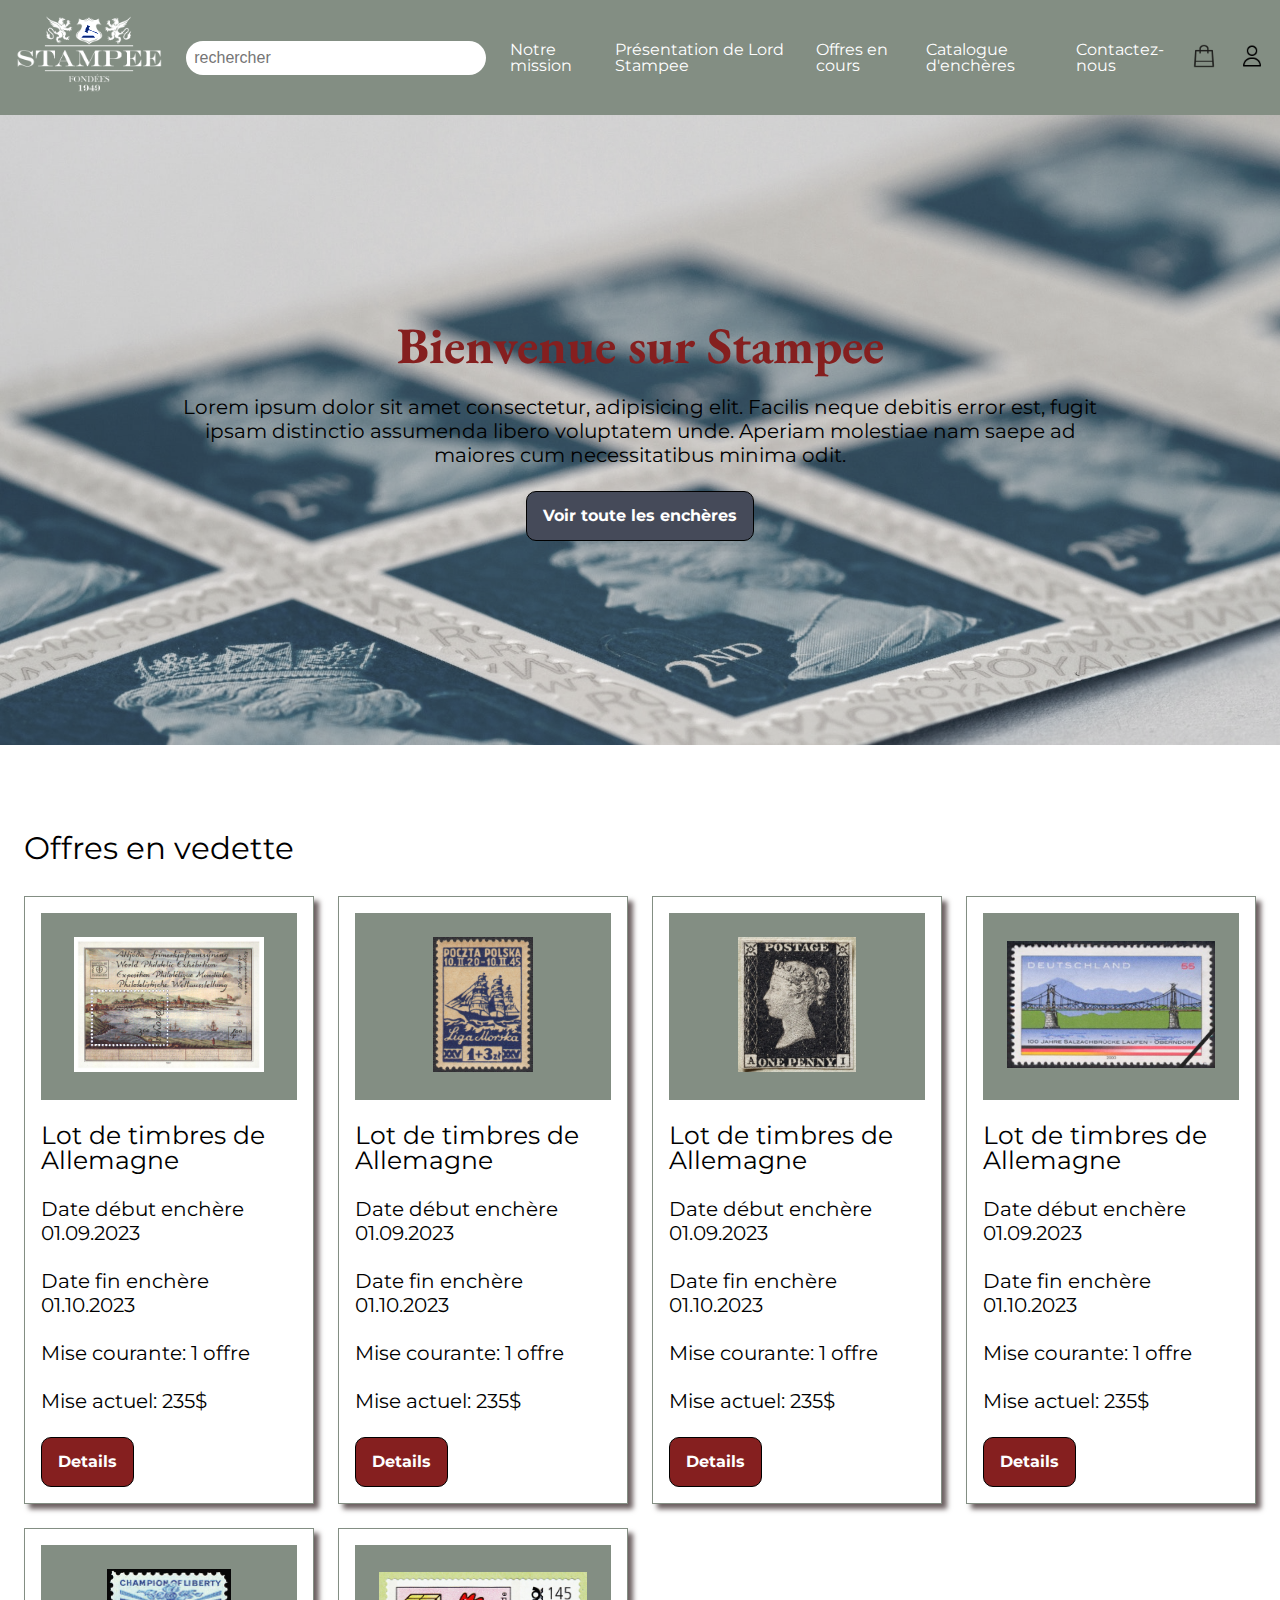
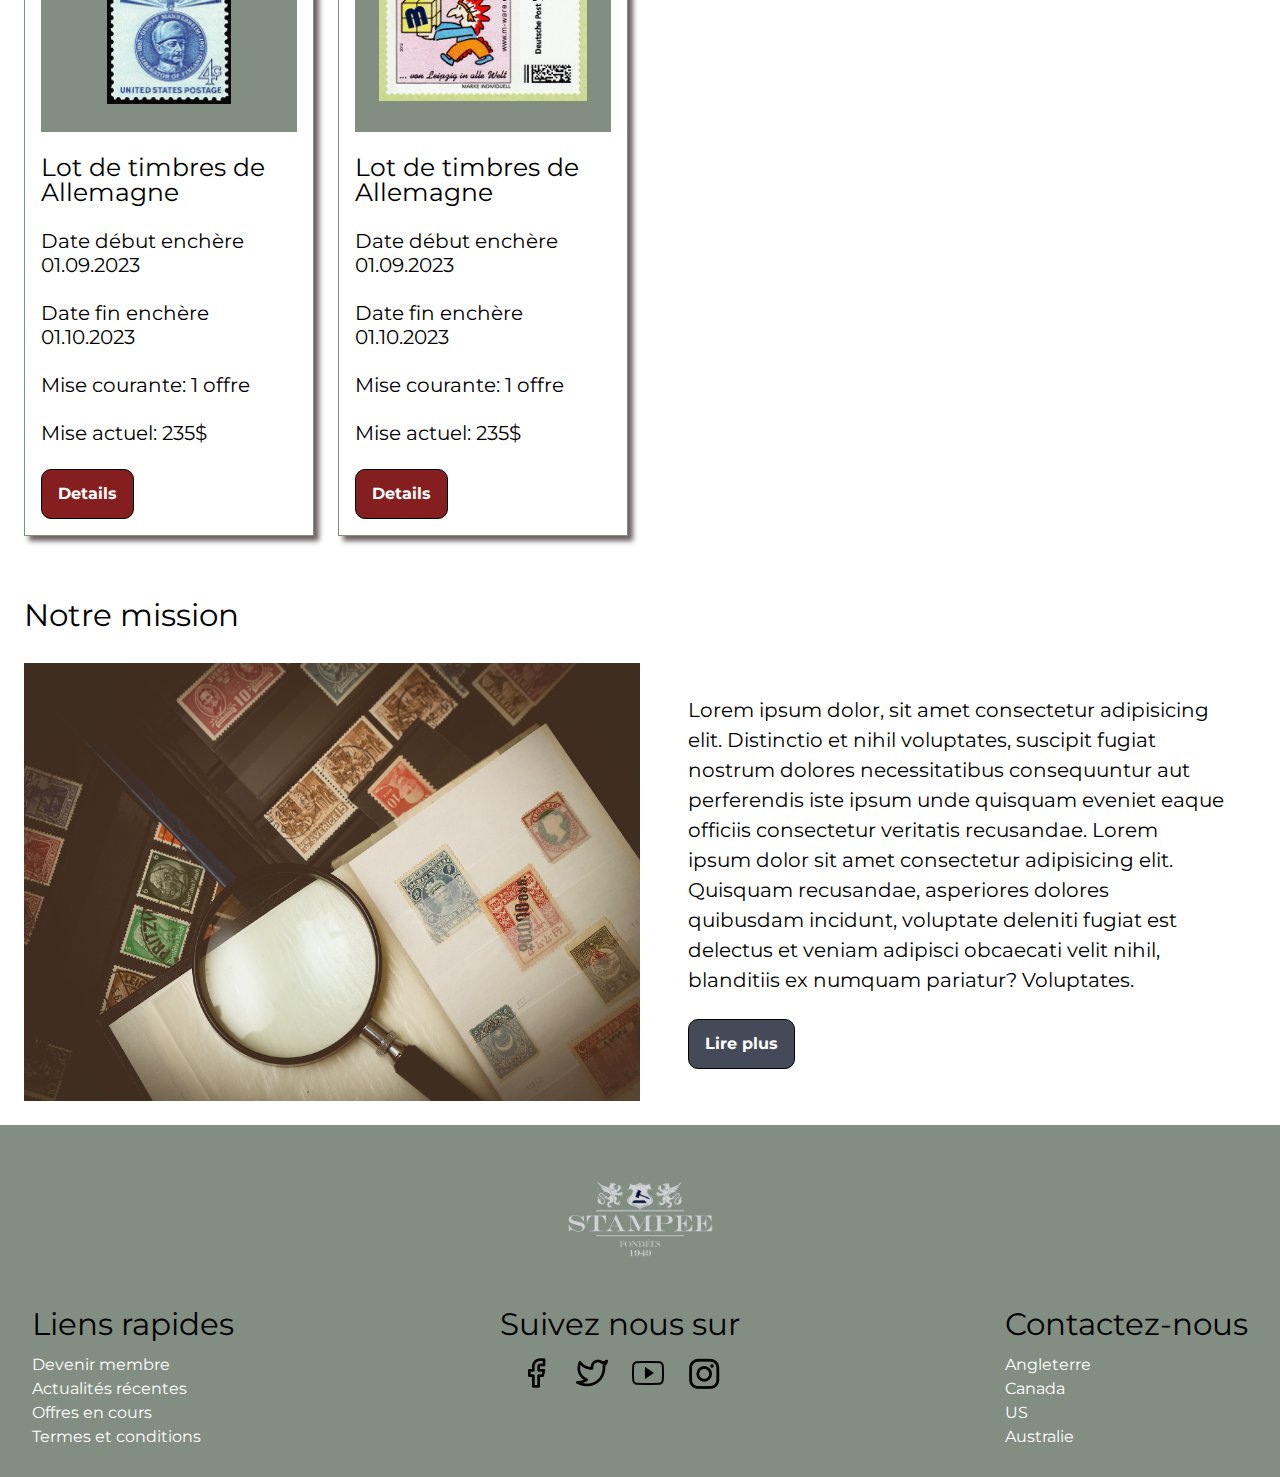
==== index.html @ e73bd31d "correction" ====
<!DOCTYPE html>
<html lang="fr">

<head>
    <meta charset="UTF-8">
    <meta name="viewport" content="width=device-width, initial-scale=1.0">
    <link rel="stylesheet" href="./assets/css/styles.css">
    <title>Stempee|Enchères</title>
</head>

<body>
    <nav id="navigation-principale">
        <header>
            <a href="index.html"><img src="./assets/img/logo/logo-1-alt.png" alt="logo" class="logo"></a>
        </header>
        <div class="champ_recherche">
            <input type="search" placeholder="rechercher">
        </div>
        <div class="liens_page">
            <a href="#">Notre mission</a>
            <a href="#">Présentation de Lord Stampee</a>
            <a href="#">Offres en cours</a>
            <a href="catalogue.html">Catalogue d'enchères</a>
            <a href="#">Contactez-nous</a>
        </div>
        <div class="utilisateur">
            <a href="#"><img src="./assets/img/logo/cart2.png" alt="panier"></a>
            <a href="#"><img src="./assets/img/logo/user.png" alt="utilisateur"></a>
        </div>
    </nav>
    <header class="entete-hero">
        <img src="./assets/img/pexels-brett-jordan-4442561.jpg" alt="image-entete">
        <div>
            <h1>Bienvenue sur Stampee</h1>
            <p>Lorem ipsum dolor sit amet consectetur, adipisicing elit. Facilis neque debitis error est, fugit ipsam
                distinctio assumenda libero voluptatem unde. Aperiam molestiae nam saepe ad maiores cum necessitatibus
                minima odit.</p>
            <a class="bouton" href="#">Voir toute les enchères</a>
        </div>
    </header>
    <main>
        <section>
            <header>
                <h2>Offres en vedette</h2>
            </header>
            <div class="grille">
                <article class="carte">
                    <picture>
                        <img src="assets/img/timbres/timbre5.jpg" alt="timbre">
                    </picture>
                    <h3>Lot de timbres de Allemagne</h3>
                    <p>Date début enchère 01.09.2023</p>
                    <p>Date fin enchère 01.10.2023</p>
                    <p>Mise courante: <strong>1 offre</strong></p>
                    <p>Mise actuel: <strong>235$</strong></p>
                    <a class="bouton-details" href="#">Details</a>
                </article>
                <article class="carte">
                    <picture>
                        <img src="assets/img/timbres/timbre10.jpeg" alt="timbre">
                    </picture>
                    <h3>Lot de timbres de Allemagne</h3>
                    <p>Date début enchère 01.09.2023</p>
                    <p>Date fin enchère 01.10.2023</p>
                    <p>Mise courante: <strong>1 offre</strong></p>
                    <p>Mise actuel: <strong>235$</strong></p>
                    <a class="bouton-details" href="#">Details</a>
                </article>
                <article class="carte">
                    <picture>
                        <img src="assets/img/timbres/timbre3.jpg" alt="timbre">
                    </picture>
                    <h3>Lot de timbres de Allemagne</h3>
                    <p>Date début enchère 01.09.2023</p>
                    <p>Date fin enchère 01.10.2023</p>
                    <p>Mise courante: <strong>1 offre</strong></p>
                    <p>Mise actuel: <strong>235$</strong></p>
                    <a class="bouton-details" href="#">Details</a>
                </article>
                <article class="carte">
                    <picture>
                        <img src="assets/img/timbres/timbre8.jpg" alt="timbre">
                    </picture>
                    <h3>Lot de timbres de Allemagne</h3>
                    <p>Date début enchère 01.09.2023</p>
                    <p>Date fin enchère 01.10.2023</p>
                    <p>Mise courante: <strong>1 offre</strong></p>
                    <p>Mise actuel: <strong>235$</strong></p>
                    <a class="bouton-details" href="#">Details</a>
                </article>
                <article class="carte">
                    <picture>
                        <img src="assets/img/timbres/timbre4.jpg" alt="timbre">
                    </picture>
                    <h3>Lot de timbres de Allemagne</h3>
                    <p>Date début enchère 01.09.2023</p>
                    <p>Date fin enchère 01.10.2023</p>
                    <p>Mise courante: <strong>1 offre</strong></p>
                    <p>Mise actuel: <strong>235$</strong></p>
                    <a class="bouton-details" href="#">Details</a>
                </article>
                <article class="carte">
                    <picture>
                        <img src="assets/img/timbres/timbre7.jpg" alt="timbre">
                    </picture>
                    <h3>Lot de timbres de Allemagne</h3>
                    <p>Date début enchère 01.09.2023</p>
                    <p>Date fin enchère 01.10.2023</p>
                    <p>Mise courante: <strong>1 offre</strong></p>
                    <p>Mise actuel: <strong>235$</strong></p>
                    <a class="bouton-details" href="#">Details</a>
                </article>
                </div>
        </section>
        <section>
            <header>
                <h2>Notre mission</h2>
            </header>
            <div class="mission">
                <img src="assets/img/pexels-pixabay-248993.jpg" alt="image_mission">
                <article>
                    <p>Lorem ipsum dolor, sit amet consectetur adipisicing elit. Distinctio et nihil voluptates,
                        suscipit fugiat nostrum dolores necessitatibus consequuntur aut perferendis iste ipsum unde
                        quisquam eveniet eaque officiis consectetur veritatis recusandae. Lorem ipsum dolor sit amet
                        consectetur adipisicing elit. Quisquam recusandae, asperiores dolores quibusdam incidunt,
                        voluptate deleniti fugiat est delectus et veniam adipisci obcaecati velit nihil, blanditiis ex
                        numquam pariatur? Voluptates.</p>
                    <div><a href="#" class="bouton">Lire plus</a></div>
                </article>
            </div>
        </section>
    </main>
    <footer>
        <div class="logo-stampee">
            <img src="assets/img/logo/logo-1-alt.png" alt="logo">
        </div>
        <section>
            <article class="liens-rapide">
                <h2>Liens rapides</h2>
                <div class="block">
                    <a href="#">Devenir membre</a>
                    <a href="#">Actualités récentes</a>
                    <a href="#">Offres en cours</a>
                    <a href="#">Termes et conditions</a>
                </div>
            </article>
            <article class="social">
                <h2>Suivez nous sur</h2>
                <div class="block">
                    <a href="#"><img src="./assets/img/logo/8666797_facebook_social_icon.png" alt="icon-facebook"></a>
                    <a href="#"><img src="./assets/img/logo/8666812_twitter_social_icon.png" alt="icon-twitter"></a>
                    <a href="#"><img src="./assets/img/logo/211928_social_youtube_icon.png" alt="icon-youtube"></a>
                    <a href="#"><img src="./assets/img/logo/4747498_instagram_social.png" alt="icon-instagram"></a>
                </div>
            </article>
            <article class="contact">
                <h2>Contactez-nous</h2>
                <div class="block">
                    <a href="#">Angleterre</a>
                    <a href="#">Canada</a>
                    <a href="#">US</a>
                    <a href="#">Australie</a>
                </div>
            </article>
        </section>
    </footer>
</body>

</html>
---- assets/css/styles.css ----
@import url(reset/reset.css);
@import url(variables/colors.css);
@import url(variables/spacing.css);
@import url(variables/typographie.css);
@import url(base/typographie.css);
@import url(base/composition.css);
@import url(components/navigation.css);
@import url(components/entete-hero.css);
@import url(components/bouton.css);
@import url(components/grille.css);
@import url(components/mission.css);
@import url(components/footer.css);
@import url(components/catalogue.css);
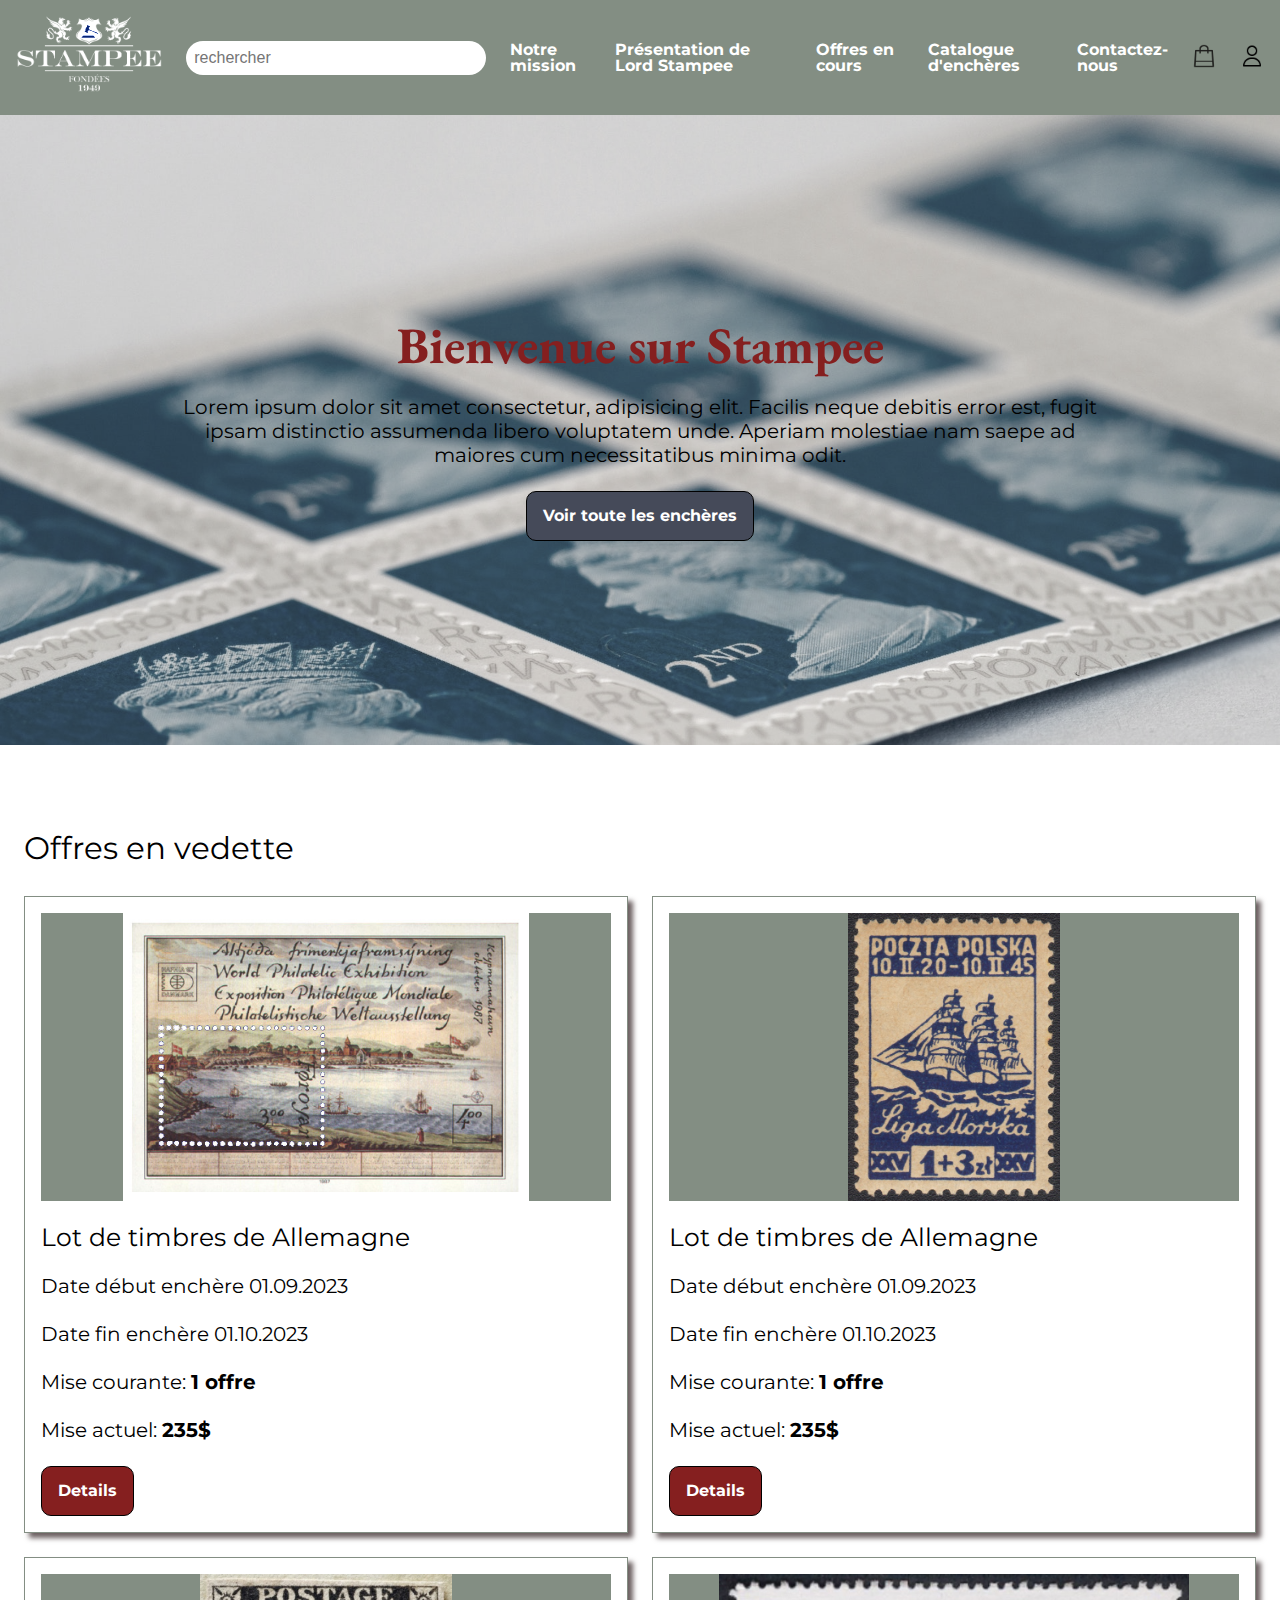
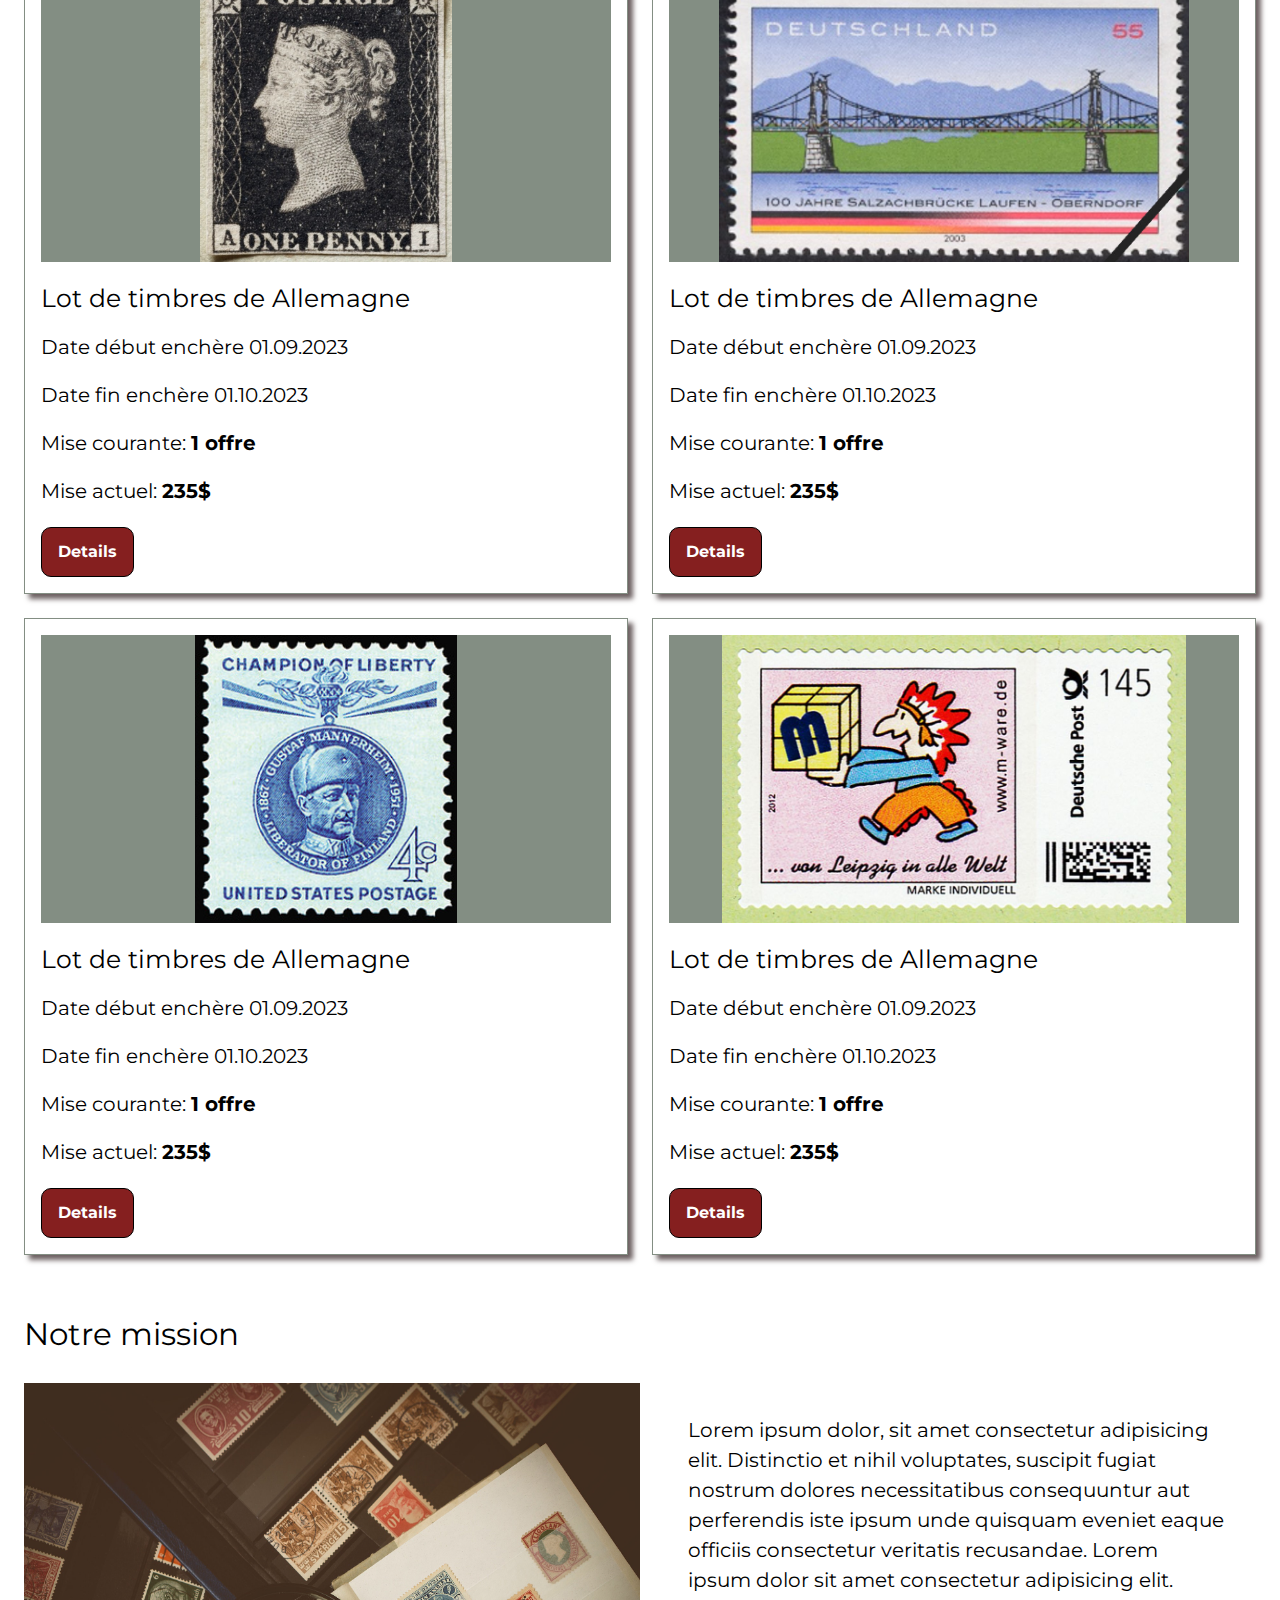
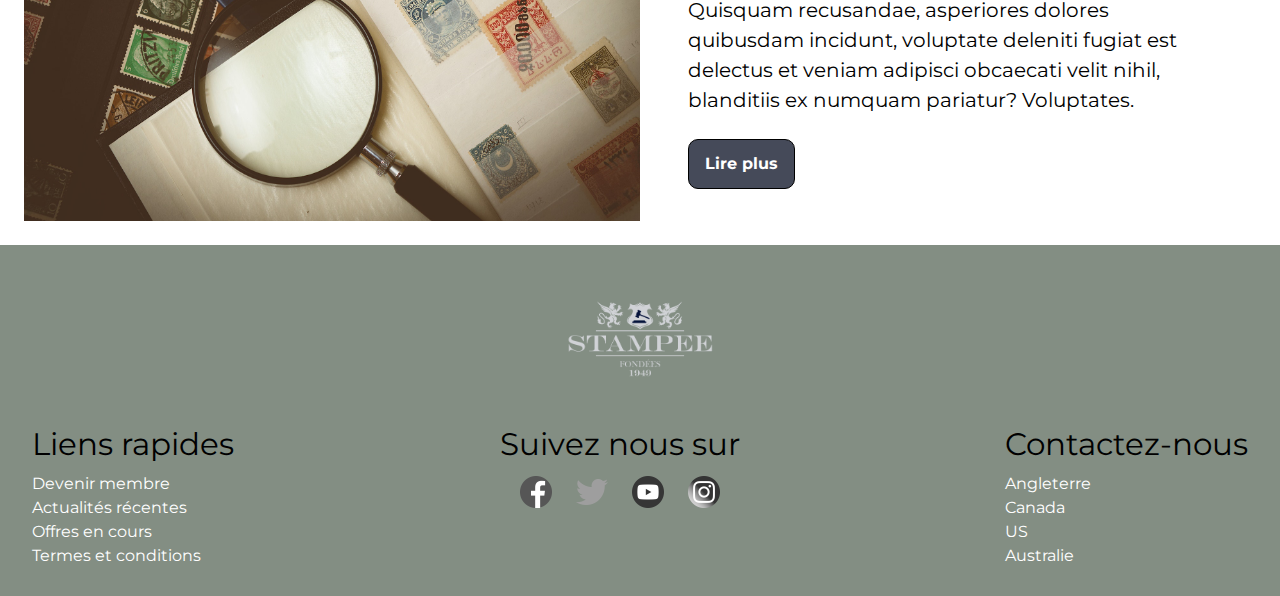
==== commit 21743ec4: "Bouton social" ====
--- a/index.html
+++ b/index.html
@@ -147,10 +147,10 @@
             <article class="social">
                 <h2>Suivez nous sur</h2>
                 <div class="block">
-                    <a href="#"><img src="./assets/img/logo/8666797_facebook_social_icon.png" alt="icon-facebook"></a>
-                    <a href="#"><img src="./assets/img/logo/8666812_twitter_social_icon.png" alt="icon-twitter"></a>
-                    <a href="#"><img src="./assets/img/logo/211928_social_youtube_icon.png" alt="icon-youtube"></a>
-                    <a href="#"><img src="./assets/img/logo/4747498_instagram_social.png" alt="icon-instagram"></a>
+                    <a href="#"><img src="./assets/img/logo/social/facebook_logo.png" alt="icon-facebook"></a>
+                    <a href="#"><img src="./assets/img/logo/social/twitter_icon.png" alt="icon-twitter"></a>
+                    <a href="#"><img src="./assets/img/logo/social/youtube_logo.png" alt="icon-youtube"></a>
+                    <a href="#"><img src="./assets/img/logo/social/instagram_logo.png" alt="icon-instagram"></a>
                 </div>
             </article>
             <article class="contact">
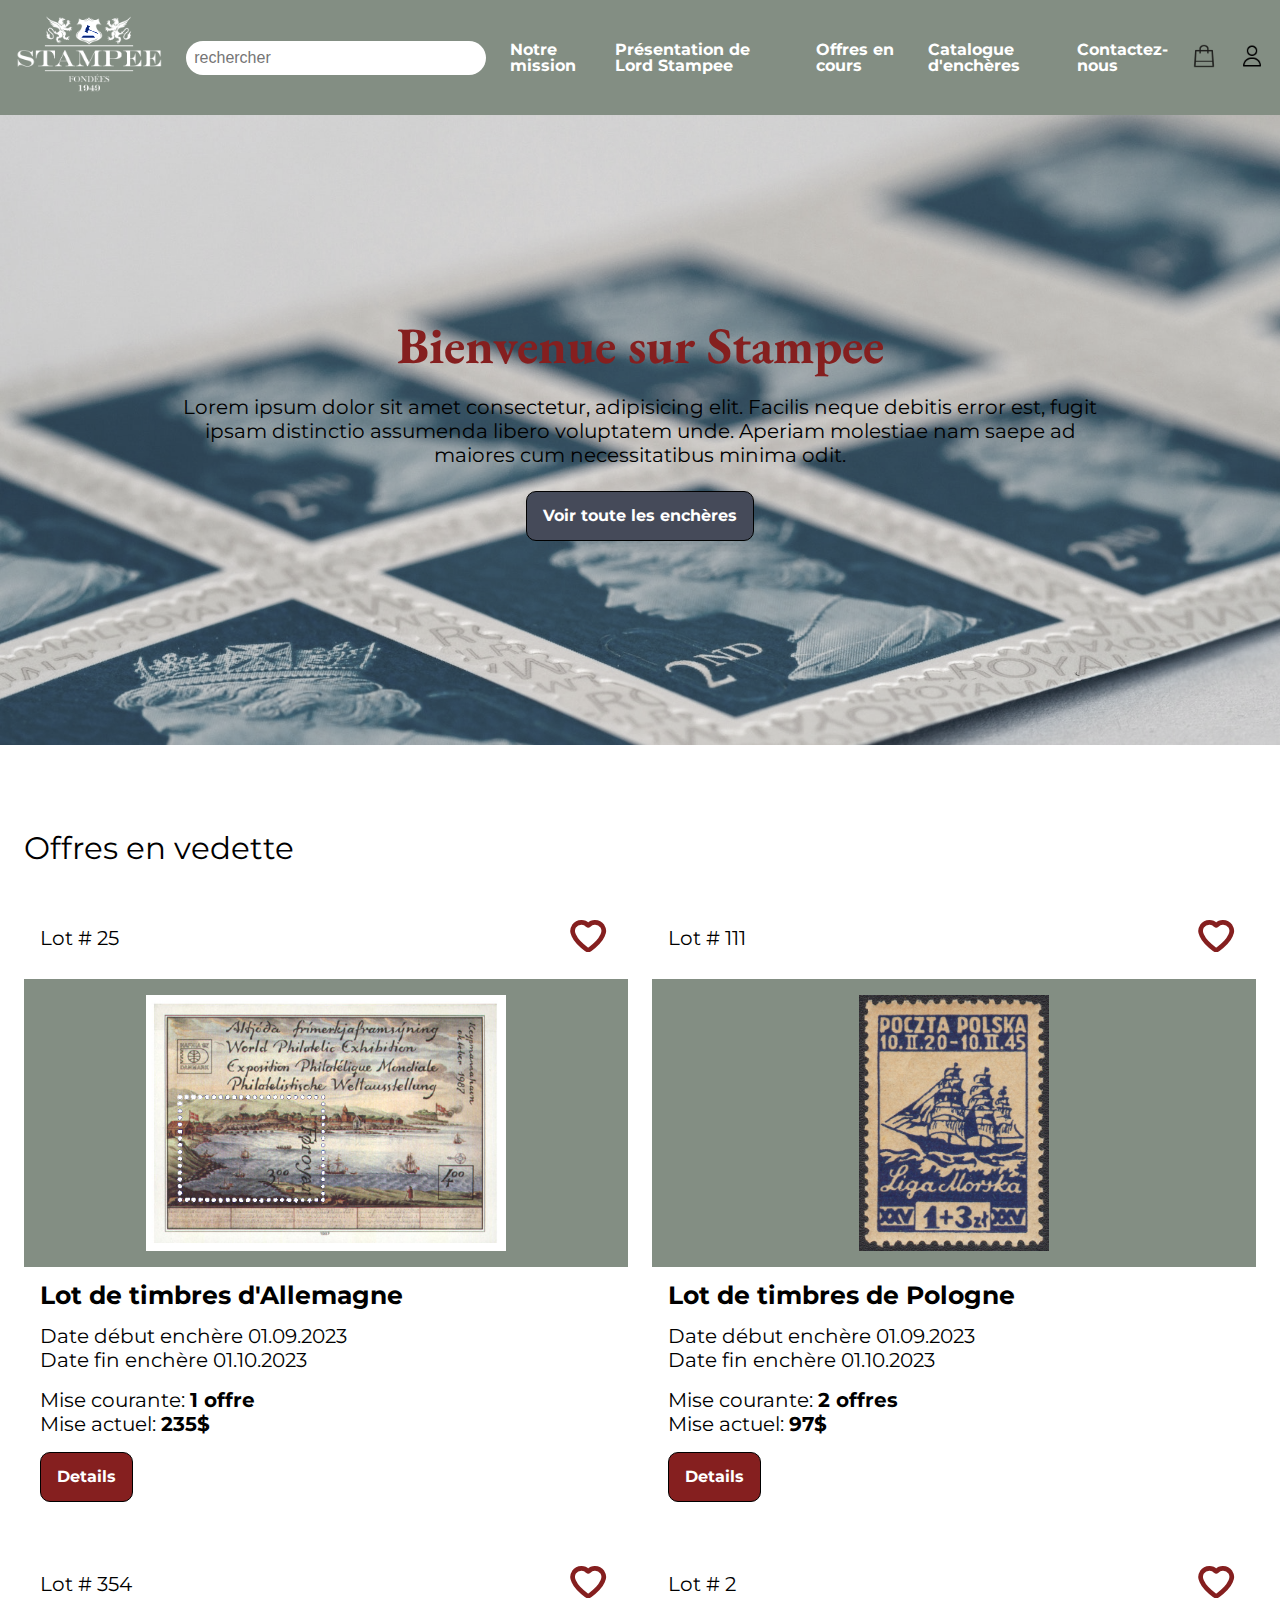
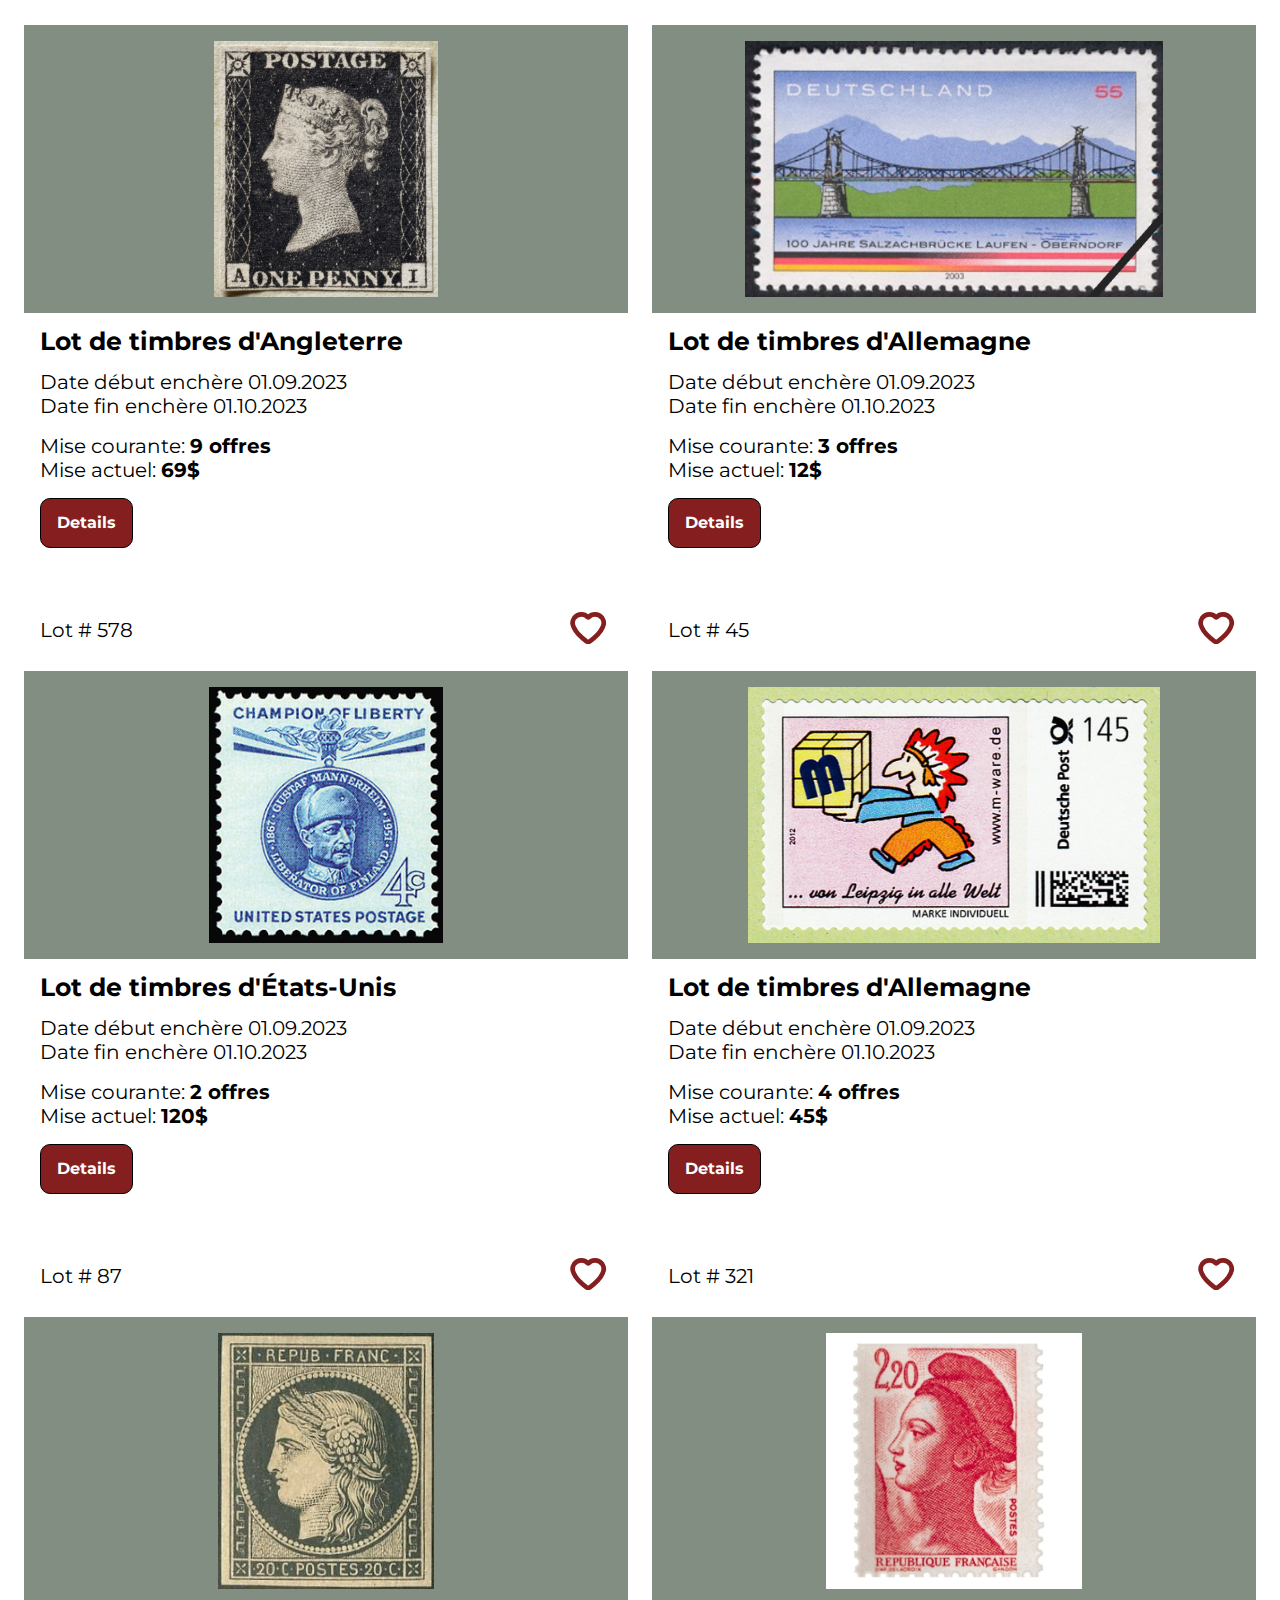
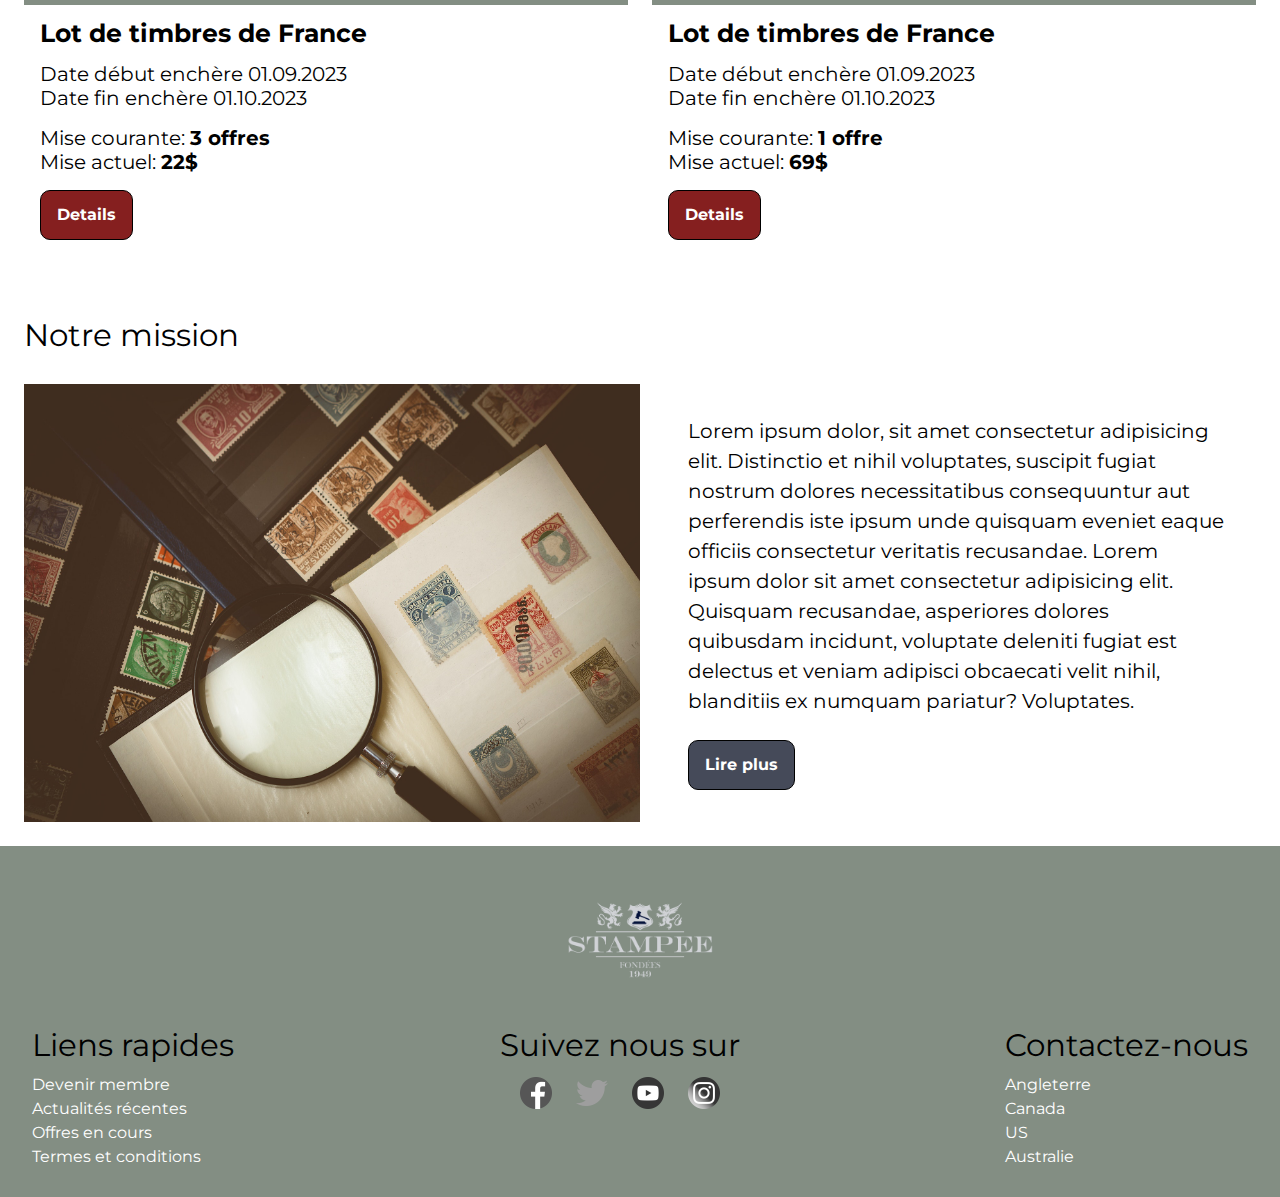
==== commit 0391e6bc: "carte" ====
--- a/index.html
+++ b/index.html
@@ -45,70 +45,220 @@
             </header>
             <div class="grille">
                 <article class="carte">
+                    <div class="carte-entete">
+                        <p>Lot # 25</p>
+                        <a href="#">
+                            <svg xmlns="http://www.w3.org/2000/svg" data-name="Capa 1" id="Capa_1" viewBox="0 0 20 19.84">
+                                <path d="M16.22,5.59a4.13,4.13,0,0,0-3.43-1.78A3.7,3.7,0,0,0,10,5,3.71,3.71,0,0,0,7.21,3.81,4.13,4.13,0,0,0,3.78,5.59,4.22,4.22,0,0,0,3.6,9.77a10.67,10.67,0,0,0,2.09,3.09,23.44,23.44,0,0,0,3.23,2.82,1.84,1.84,0,0,0,2.16,0,23.36,23.36,0,0,0,3.23-2.82A10.67,10.67,0,0,0,16.4,9.77,4.22,4.22,0,0,0,16.22,5.59Zm-.66,3.83a10,10,0,0,1-1.92,2.82,22.72,22.72,0,0,1-3.1,2.7.9.9,0,0,1-1.08,0,22.8,22.8,0,0,1-3.1-2.7A9.75,9.75,0,0,1,4.44,9.42a3.38,3.38,0,0,1,.1-3.33A3.21,3.21,0,0,1,7.21,4.73a2.8,2.8,0,0,1,2.24,1,.81.81,0,0,0,1.12,0,2.8,2.8,0,0,1,2.22-1,3.21,3.21,0,0,1,2.67,1.36A3.38,3.38,0,0,1,15.56,9.42Z"/>
+                            </svg>
+                        </a>
+                    </div>
                     <picture>
                         <img src="assets/img/timbres/timbre5.jpg" alt="timbre">
                     </picture>
-                    <h3>Lot de timbres de Allemagne</h3>
-                    <p>Date début enchère 01.09.2023</p>
-                    <p>Date fin enchère 01.10.2023</p>
-                    <p>Mise courante: <strong>1 offre</strong></p>
-                    <p>Mise actuel: <strong>235$</strong></p>
-                    <a class="bouton-details" href="#">Details</a>
-                </article>
-                <article class="carte">
+                    <div class="carte-text">
+                        <h3>Lot de timbres d'Allemagne</h3>
+                        <div>
+                            <p>Date début enchère 01.09.2023</p>
+                            <p>Date fin enchère 01.10.2023</p>
+                        </div>
+                        <div>
+                            <p>Mise courante: <strong>1 offre</strong></p>
+                            <p>Mise actuel: <strong>235$</strong></p>
+                        </div>
+                        <div class="controls">
+                            <a class="bouton-details" href="#">Details</a>
+                        </div>
+                    </div>
+                </article>
+                <article class="carte">
+                    <div class="carte-entete">
+                        <p>Lot # 111</p>
+                        <a href="#">
+                            <svg xmlns="http://www.w3.org/2000/svg" data-name="Capa 1" id="Capa_1" viewBox="0 0 20 19.84">
+                                <path d="M16.22,5.59a4.13,4.13,0,0,0-3.43-1.78A3.7,3.7,0,0,0,10,5,3.71,3.71,0,0,0,7.21,3.81,4.13,4.13,0,0,0,3.78,5.59,4.22,4.22,0,0,0,3.6,9.77a10.67,10.67,0,0,0,2.09,3.09,23.44,23.44,0,0,0,3.23,2.82,1.84,1.84,0,0,0,2.16,0,23.36,23.36,0,0,0,3.23-2.82A10.67,10.67,0,0,0,16.4,9.77,4.22,4.22,0,0,0,16.22,5.59Zm-.66,3.83a10,10,0,0,1-1.92,2.82,22.72,22.72,0,0,1-3.1,2.7.9.9,0,0,1-1.08,0,22.8,22.8,0,0,1-3.1-2.7A9.75,9.75,0,0,1,4.44,9.42a3.38,3.38,0,0,1,.1-3.33A3.21,3.21,0,0,1,7.21,4.73a2.8,2.8,0,0,1,2.24,1,.81.81,0,0,0,1.12,0,2.8,2.8,0,0,1,2.22-1,3.21,3.21,0,0,1,2.67,1.36A3.38,3.38,0,0,1,15.56,9.42Z"/>
+                            </svg>
+                        </a>
+                    </div>
                     <picture>
                         <img src="assets/img/timbres/timbre10.jpeg" alt="timbre">
                     </picture>
-                    <h3>Lot de timbres de Allemagne</h3>
-                    <p>Date début enchère 01.09.2023</p>
-                    <p>Date fin enchère 01.10.2023</p>
-                    <p>Mise courante: <strong>1 offre</strong></p>
-                    <p>Mise actuel: <strong>235$</strong></p>
-                    <a class="bouton-details" href="#">Details</a>
-                </article>
-                <article class="carte">
+                    <div class="carte-text">
+                        <h3>Lot de timbres de Pologne</h3>
+                        <div>
+                            <p>Date début enchère 01.09.2023</p>
+                            <p>Date fin enchère 01.10.2023</p>
+                        </div>
+                        <div>
+                            <p>Mise courante: <strong>2 offres</strong></p>
+                            <p>Mise actuel: <strong>97$</strong></p>
+                        </div>
+                        <div class="controls">
+                            <a class="bouton-details" href="#">Details</a>
+                        </div>
+                    </div>
+                </article>
+                <article class="carte">
+                    <div class="carte-entete">
+                        <p>Lot # 354</p>
+                        <a href="#">
+                            <svg xmlns="http://www.w3.org/2000/svg" data-name="Capa 1" id="Capa_1" viewBox="0 0 20 19.84">
+                                <path d="M16.22,5.59a4.13,4.13,0,0,0-3.43-1.78A3.7,3.7,0,0,0,10,5,3.71,3.71,0,0,0,7.21,3.81,4.13,4.13,0,0,0,3.78,5.59,4.22,4.22,0,0,0,3.6,9.77a10.67,10.67,0,0,0,2.09,3.09,23.44,23.44,0,0,0,3.23,2.82,1.84,1.84,0,0,0,2.16,0,23.36,23.36,0,0,0,3.23-2.82A10.67,10.67,0,0,0,16.4,9.77,4.22,4.22,0,0,0,16.22,5.59Zm-.66,3.83a10,10,0,0,1-1.92,2.82,22.72,22.72,0,0,1-3.1,2.7.9.9,0,0,1-1.08,0,22.8,22.8,0,0,1-3.1-2.7A9.75,9.75,0,0,1,4.44,9.42a3.38,3.38,0,0,1,.1-3.33A3.21,3.21,0,0,1,7.21,4.73a2.8,2.8,0,0,1,2.24,1,.81.81,0,0,0,1.12,0,2.8,2.8,0,0,1,2.22-1,3.21,3.21,0,0,1,2.67,1.36A3.38,3.38,0,0,1,15.56,9.42Z"/>
+                            </svg>
+                        </a>
+                    </div>
                     <picture>
                         <img src="assets/img/timbres/timbre3.jpg" alt="timbre">
                     </picture>
-                    <h3>Lot de timbres de Allemagne</h3>
-                    <p>Date début enchère 01.09.2023</p>
-                    <p>Date fin enchère 01.10.2023</p>
-                    <p>Mise courante: <strong>1 offre</strong></p>
-                    <p>Mise actuel: <strong>235$</strong></p>
-                    <a class="bouton-details" href="#">Details</a>
-                </article>
-                <article class="carte">
+                    <div class="carte-text">
+                        <h3>Lot de timbres d'Angleterre</h3>
+                        <div>
+                            <p>Date début enchère 01.09.2023</p>
+                            <p>Date fin enchère 01.10.2023</p>
+                        </div>
+                        <div>
+                            <p>Mise courante: <strong>9 offres</strong></p>
+                            <p>Mise actuel: <strong>69$</strong></p>
+                        </div>
+                        <div class="controls">
+                            <a class="bouton-details" href="#">Details</a>
+                        </div>
+                    </div>
+                </article>
+                <article class="carte">
+                    <div class="carte-entete">
+                        <p>Lot # 2</p>
+                        <a href="#">
+                            <svg xmlns="http://www.w3.org/2000/svg" data-name="Capa 1" id="Capa_1" viewBox="0 0 20 19.84">
+                                <path d="M16.22,5.59a4.13,4.13,0,0,0-3.43-1.78A3.7,3.7,0,0,0,10,5,3.71,3.71,0,0,0,7.21,3.81,4.13,4.13,0,0,0,3.78,5.59,4.22,4.22,0,0,0,3.6,9.77a10.67,10.67,0,0,0,2.09,3.09,23.44,23.44,0,0,0,3.23,2.82,1.84,1.84,0,0,0,2.16,0,23.36,23.36,0,0,0,3.23-2.82A10.67,10.67,0,0,0,16.4,9.77,4.22,4.22,0,0,0,16.22,5.59Zm-.66,3.83a10,10,0,0,1-1.92,2.82,22.72,22.72,0,0,1-3.1,2.7.9.9,0,0,1-1.08,0,22.8,22.8,0,0,1-3.1-2.7A9.75,9.75,0,0,1,4.44,9.42a3.38,3.38,0,0,1,.1-3.33A3.21,3.21,0,0,1,7.21,4.73a2.8,2.8,0,0,1,2.24,1,.81.81,0,0,0,1.12,0,2.8,2.8,0,0,1,2.22-1,3.21,3.21,0,0,1,2.67,1.36A3.38,3.38,0,0,1,15.56,9.42Z"/>
+                            </svg>
+                        </a>
+                    </div>
                     <picture>
                         <img src="assets/img/timbres/timbre8.jpg" alt="timbre">
                     </picture>
-                    <h3>Lot de timbres de Allemagne</h3>
-                    <p>Date début enchère 01.09.2023</p>
-                    <p>Date fin enchère 01.10.2023</p>
-                    <p>Mise courante: <strong>1 offre</strong></p>
-                    <p>Mise actuel: <strong>235$</strong></p>
-                    <a class="bouton-details" href="#">Details</a>
-                </article>
-                <article class="carte">
+                    <div class="carte-text">
+                        <h3>Lot de timbres d'Allemagne</h3>
+                        <div>
+                            <p>Date début enchère 01.09.2023</p>
+                            <p>Date fin enchère 01.10.2023</p>
+                        </div>
+                        <div>
+                            <p>Mise courante: <strong>3 offres</strong></p>
+                            <p>Mise actuel: <strong>12$</strong></p>
+                        </div>
+                        <div class="controls">
+                            <a class="bouton-details" href="#">Details</a>
+                        </div>
+                    </div>
+                </article>
+                <article class="carte">
+                    <div class="carte-entete">
+                        <p>Lot # 578</p>
+                        <a href="#">
+                            <svg xmlns="http://www.w3.org/2000/svg" data-name="Capa 1" id="Capa_1" viewBox="0 0 20 19.84">
+                                <path d="M16.22,5.59a4.13,4.13,0,0,0-3.43-1.78A3.7,3.7,0,0,0,10,5,3.71,3.71,0,0,0,7.21,3.81,4.13,4.13,0,0,0,3.78,5.59,4.22,4.22,0,0,0,3.6,9.77a10.67,10.67,0,0,0,2.09,3.09,23.44,23.44,0,0,0,3.23,2.82,1.84,1.84,0,0,0,2.16,0,23.36,23.36,0,0,0,3.23-2.82A10.67,10.67,0,0,0,16.4,9.77,4.22,4.22,0,0,0,16.22,5.59Zm-.66,3.83a10,10,0,0,1-1.92,2.82,22.72,22.72,0,0,1-3.1,2.7.9.9,0,0,1-1.08,0,22.8,22.8,0,0,1-3.1-2.7A9.75,9.75,0,0,1,4.44,9.42a3.38,3.38,0,0,1,.1-3.33A3.21,3.21,0,0,1,7.21,4.73a2.8,2.8,0,0,1,2.24,1,.81.81,0,0,0,1.12,0,2.8,2.8,0,0,1,2.22-1,3.21,3.21,0,0,1,2.67,1.36A3.38,3.38,0,0,1,15.56,9.42Z"/>
+                            </svg>
+                        </a>
+                    </div>
                     <picture>
                         <img src="assets/img/timbres/timbre4.jpg" alt="timbre">
                     </picture>
-                    <h3>Lot de timbres de Allemagne</h3>
-                    <p>Date début enchère 01.09.2023</p>
-                    <p>Date fin enchère 01.10.2023</p>
-                    <p>Mise courante: <strong>1 offre</strong></p>
-                    <p>Mise actuel: <strong>235$</strong></p>
-                    <a class="bouton-details" href="#">Details</a>
-                </article>
-                <article class="carte">
+                    <div class="carte-text">
+                        <h3>Lot de timbres d'États-Unis</h3>
+                        <div>
+                            <p>Date début enchère 01.09.2023</p>
+                            <p>Date fin enchère 01.10.2023</p>
+                        </div>
+                        <div>
+                            <p>Mise courante: <strong>2 offres</strong></p>
+                            <p>Mise actuel: <strong>120$</strong></p>
+                        </div>
+                        <div class="controls">
+                            <a class="bouton-details" href="#">Details</a>
+                        </div>
+                    </div>
+                </article>
+                <article class="carte">
+                    <div class="carte-entete">
+                        <p>Lot # 45</p>
+                        <a href="#">
+                            <svg xmlns="http://www.w3.org/2000/svg" data-name="Capa 1" id="Capa_1" viewBox="0 0 20 19.84">
+                                <path d="M16.22,5.59a4.13,4.13,0,0,0-3.43-1.78A3.7,3.7,0,0,0,10,5,3.71,3.71,0,0,0,7.21,3.81,4.13,4.13,0,0,0,3.78,5.59,4.22,4.22,0,0,0,3.6,9.77a10.67,10.67,0,0,0,2.09,3.09,23.44,23.44,0,0,0,3.23,2.82,1.84,1.84,0,0,0,2.16,0,23.36,23.36,0,0,0,3.23-2.82A10.67,10.67,0,0,0,16.4,9.77,4.22,4.22,0,0,0,16.22,5.59Zm-.66,3.83a10,10,0,0,1-1.92,2.82,22.72,22.72,0,0,1-3.1,2.7.9.9,0,0,1-1.08,0,22.8,22.8,0,0,1-3.1-2.7A9.75,9.75,0,0,1,4.44,9.42a3.38,3.38,0,0,1,.1-3.33A3.21,3.21,0,0,1,7.21,4.73a2.8,2.8,0,0,1,2.24,1,.81.81,0,0,0,1.12,0,2.8,2.8,0,0,1,2.22-1,3.21,3.21,0,0,1,2.67,1.36A3.38,3.38,0,0,1,15.56,9.42Z"/>
+                            </svg>
+                        </a>
+                    </div>
                     <picture>
                         <img src="assets/img/timbres/timbre7.jpg" alt="timbre">
                     </picture>
-                    <h3>Lot de timbres de Allemagne</h3>
-                    <p>Date début enchère 01.09.2023</p>
-                    <p>Date fin enchère 01.10.2023</p>
-                    <p>Mise courante: <strong>1 offre</strong></p>
-                    <p>Mise actuel: <strong>235$</strong></p>
-                    <a class="bouton-details" href="#">Details</a>
+                    <div class="carte-text">
+                        <h3>Lot de timbres d'Allemagne</h3>
+                        <div>
+                            <p>Date début enchère 01.09.2023</p>
+                            <p>Date fin enchère 01.10.2023</p>
+                        </div>
+                        <div>
+                            <p>Mise courante: <strong>4 offres</strong></p>
+                            <p>Mise actuel: <strong>45$</strong></p>
+                        </div>
+                        <div class="controls">
+                            <a class="bouton-details" href="#">Details</a>
+                        </div>
+                    </div>
+                </article>
+                <article class="carte">
+                    <div class="carte-entete">
+                        <p>Lot # 87</p>
+                        <a href="#">
+                            <svg xmlns="http://www.w3.org/2000/svg" data-name="Capa 1" id="Capa_1" viewBox="0 0 20 19.84">
+                                <path d="M16.22,5.59a4.13,4.13,0,0,0-3.43-1.78A3.7,3.7,0,0,0,10,5,3.71,3.71,0,0,0,7.21,3.81,4.13,4.13,0,0,0,3.78,5.59,4.22,4.22,0,0,0,3.6,9.77a10.67,10.67,0,0,0,2.09,3.09,23.44,23.44,0,0,0,3.23,2.82,1.84,1.84,0,0,0,2.16,0,23.36,23.36,0,0,0,3.23-2.82A10.67,10.67,0,0,0,16.4,9.77,4.22,4.22,0,0,0,16.22,5.59Zm-.66,3.83a10,10,0,0,1-1.92,2.82,22.72,22.72,0,0,1-3.1,2.7.9.9,0,0,1-1.08,0,22.8,22.8,0,0,1-3.1-2.7A9.75,9.75,0,0,1,4.44,9.42a3.38,3.38,0,0,1,.1-3.33A3.21,3.21,0,0,1,7.21,4.73a2.8,2.8,0,0,1,2.24,1,.81.81,0,0,0,1.12,0,2.8,2.8,0,0,1,2.22-1,3.21,3.21,0,0,1,2.67,1.36A3.38,3.38,0,0,1,15.56,9.42Z"/>
+                            </svg>
+                        </a>
+                    </div>
+                    <picture>
+                        <img src="assets/img/timbres/timbre2.jpg" alt="timbre">
+                    </picture>
+                    <div class="carte-text">
+                        <h3>Lot de timbres de France</h3>
+                        <div>
+                            <p>Date début enchère 01.09.2023</p>
+                            <p>Date fin enchère 01.10.2023</p>
+                        </div>
+                        <div>
+                            <p>Mise courante: <strong>3 offres</strong></p>
+                            <p>Mise actuel: <strong>22$</strong></p>
+                        </div>
+                        <div class="controls">
+                            <a class="bouton-details" href="#">Details</a>
+                        </div>
+                    </div>
+                </article>
+                <article class="carte">
+                    <div class="carte-entete">
+                        <p>Lot # 321</p>
+                        <a href="#">
+                            <svg xmlns="http://www.w3.org/2000/svg" data-name="Capa 1" id="Capa_1" viewBox="0 0 20 19.84">
+                                <path d="M16.22,5.59a4.13,4.13,0,0,0-3.43-1.78A3.7,3.7,0,0,0,10,5,3.71,3.71,0,0,0,7.21,3.81,4.13,4.13,0,0,0,3.78,5.59,4.22,4.22,0,0,0,3.6,9.77a10.67,10.67,0,0,0,2.09,3.09,23.44,23.44,0,0,0,3.23,2.82,1.84,1.84,0,0,0,2.16,0,23.36,23.36,0,0,0,3.23-2.82A10.67,10.67,0,0,0,16.4,9.77,4.22,4.22,0,0,0,16.22,5.59Zm-.66,3.83a10,10,0,0,1-1.92,2.82,22.72,22.72,0,0,1-3.1,2.7.9.9,0,0,1-1.08,0,22.8,22.8,0,0,1-3.1-2.7A9.75,9.75,0,0,1,4.44,9.42a3.38,3.38,0,0,1,.1-3.33A3.21,3.21,0,0,1,7.21,4.73a2.8,2.8,0,0,1,2.24,1,.81.81,0,0,0,1.12,0,2.8,2.8,0,0,1,2.22-1,3.21,3.21,0,0,1,2.67,1.36A3.38,3.38,0,0,1,15.56,9.42Z"/>
+                            </svg>
+                        </a>
+                    </div>
+                    <picture>
+                        <img src="assets/img/timbres/timbre12.jpg" alt="timbre">
+                    </picture>
+                    <div class="carte-text">
+                        <h3>Lot de timbres de France</h3>
+                        <div>
+                            <p>Date début enchère 01.09.2023</p>
+                            <p>Date fin enchère 01.10.2023</p>
+                        </div>
+                        <div>
+                            <p>Mise courante: <strong>1 offre</strong></p>
+                            <p>Mise actuel: <strong>69$</strong></p>
+                        </div>
+                        <div class="controls">
+                            <a class="bouton-details" href="#">Details</a>
+                        </div>
+                    </div>
                 </article>
                 </div>
         </section>
--- a/assets/css/styles.css
+++ b/assets/css/styles.css
@@ -10,4 +10,5 @@
 @import url(components/grille.css);
 @import url(components/mission.css);
 @import url(components/footer.css);
-@import url(components/catalogue.css);+@import url(components/catalogue.css);
+@import url(components/carte.css);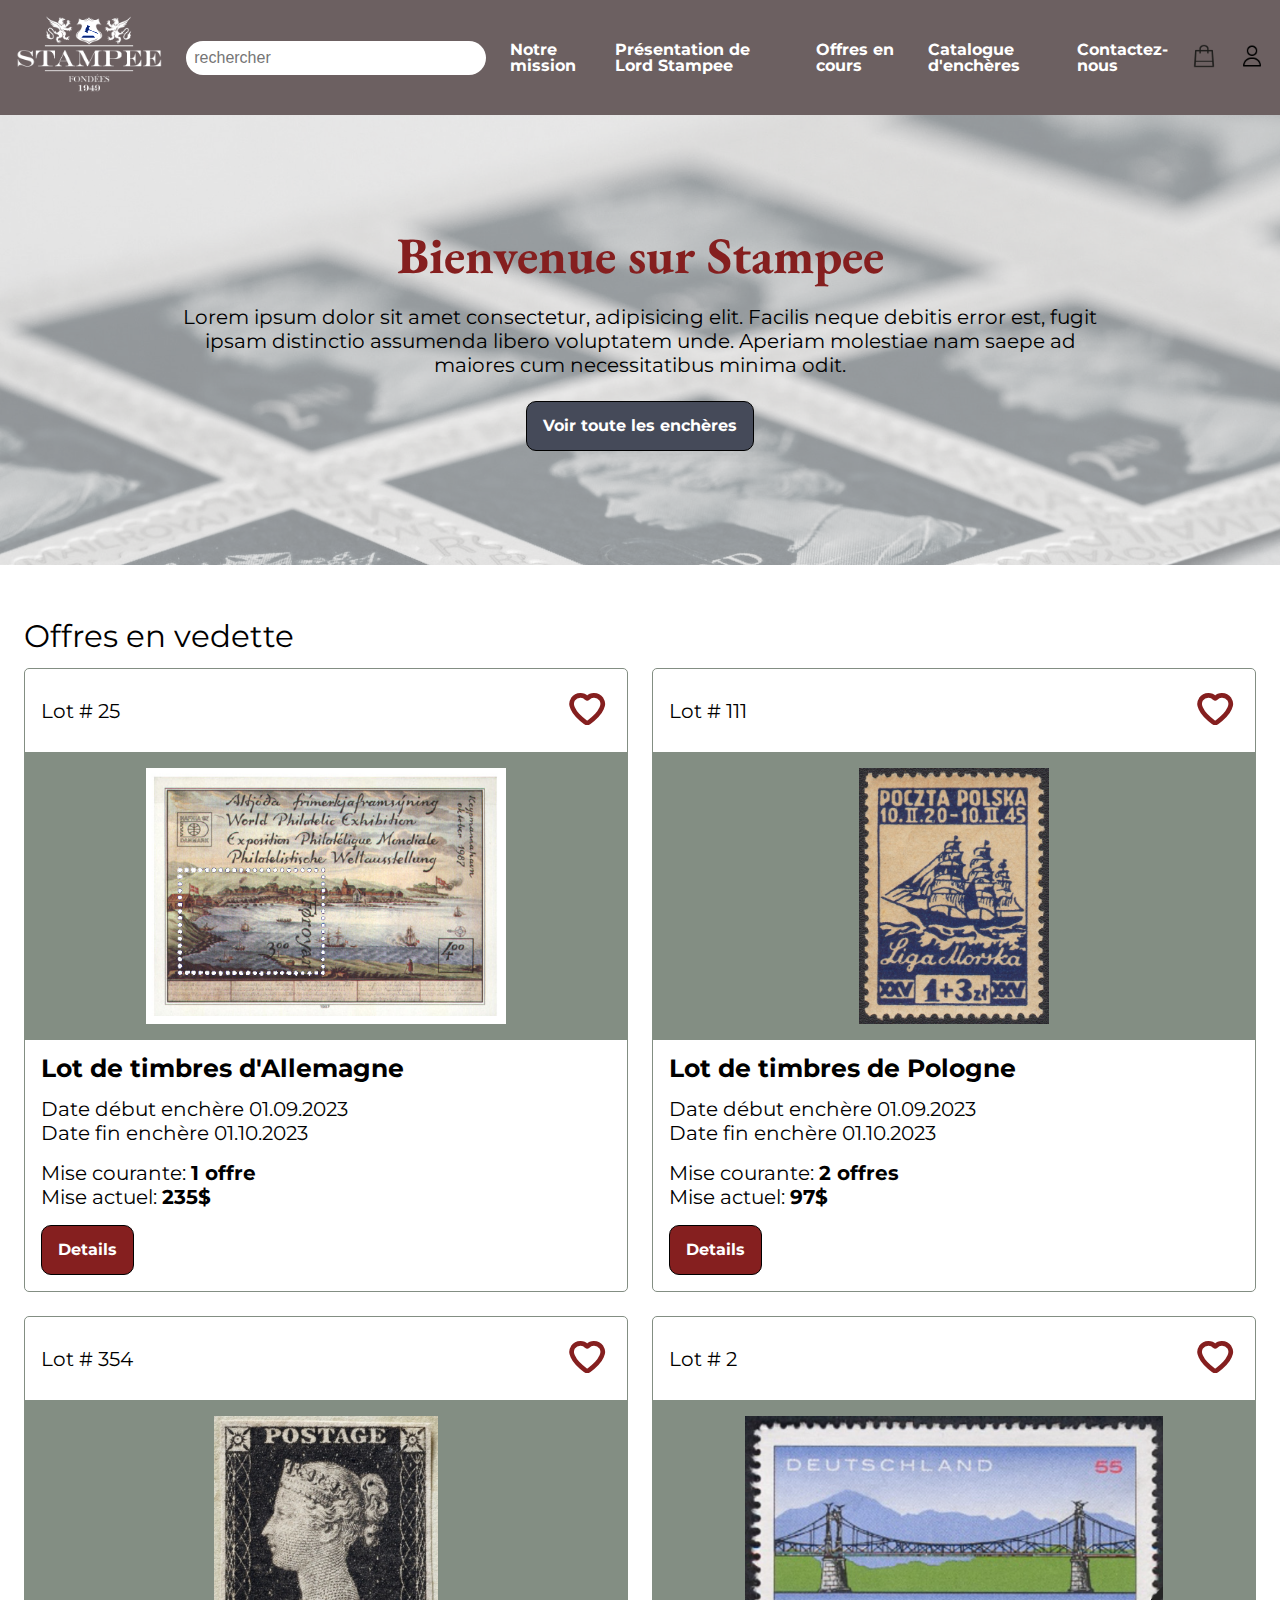
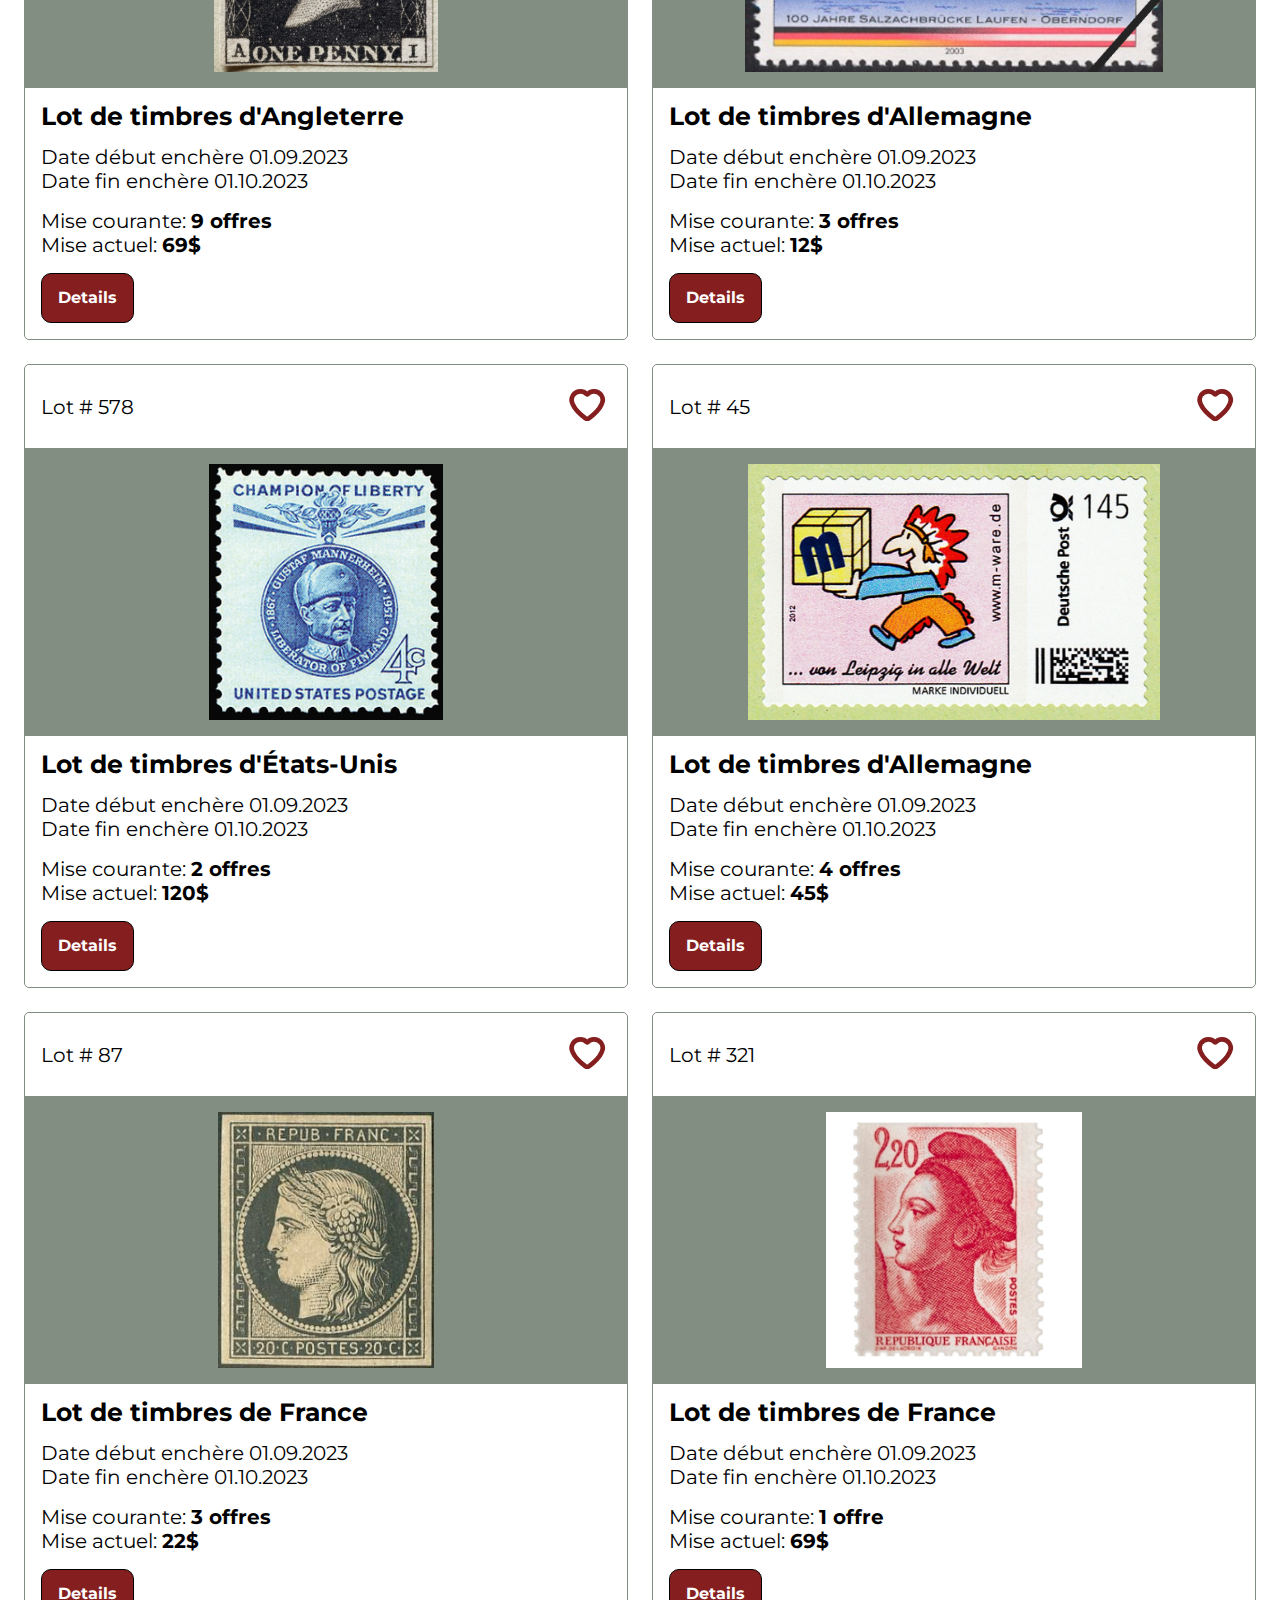
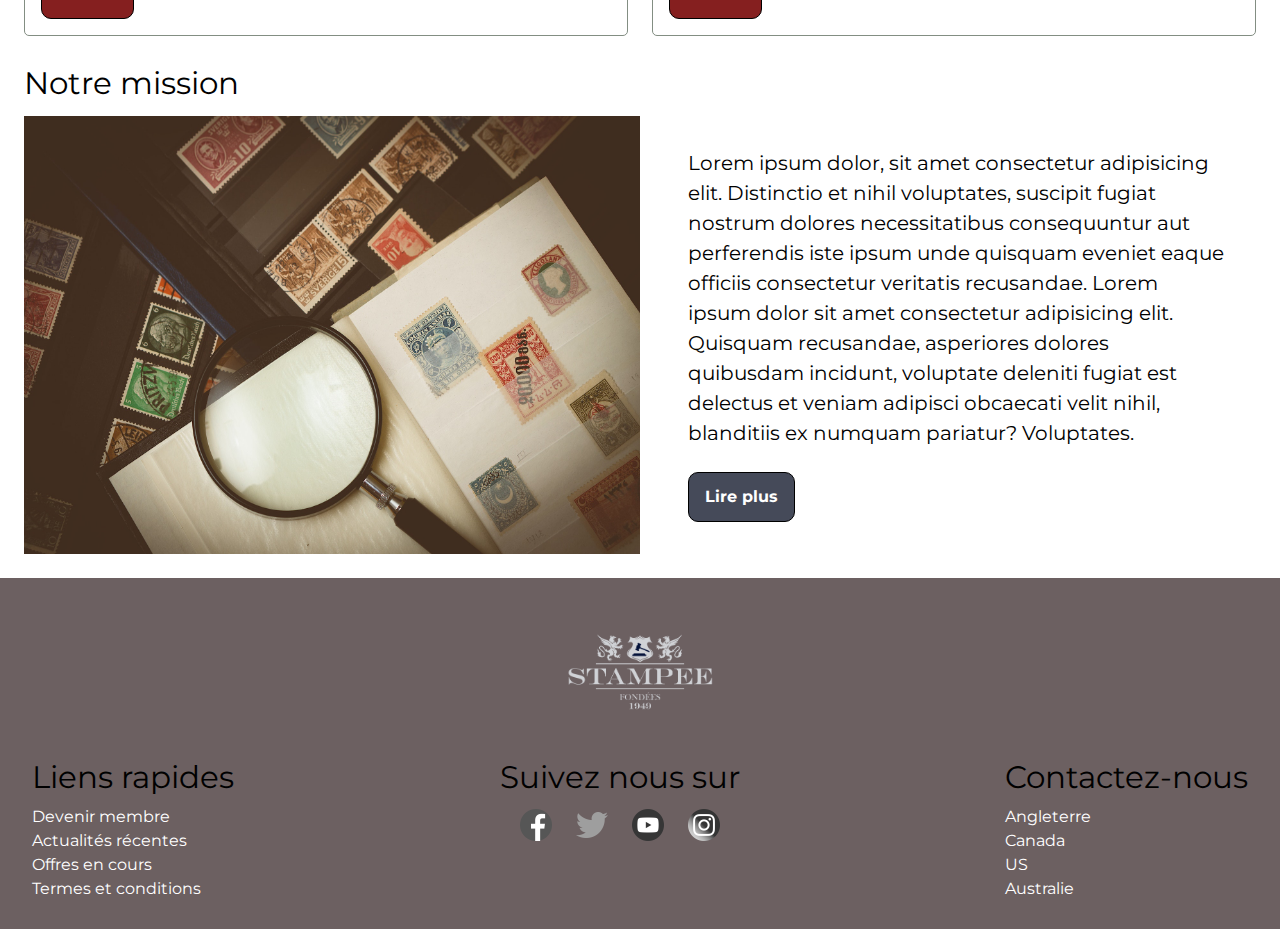
==== commit 8db1a827: "ajustement" ====
--- a/index.html
+++ b/index.html
@@ -14,7 +14,8 @@
             <a href="index.html"><img src="./assets/img/logo/logo-1-alt.png" alt="logo" class="logo"></a>
         </header>
         <div class="champ_recherche">
-            <input type="search" placeholder="rechercher">
+            <label for="rechercher"></label>
+            <input type="search" placeholder="rechercher" name="rechercher" id="rechercher">
         </div>
         <div class="liens_page">
             <a href="#">Notre mission</a>
@@ -48,7 +49,7 @@
                     <div class="carte-entete">
                         <p>Lot # 25</p>
                         <a href="#">
-                            <svg xmlns="http://www.w3.org/2000/svg" data-name="Capa 1" id="Capa_1" viewBox="0 0 20 19.84">
+                            <svg xmlns="http://www.w3.org/2000/svg" data-name="Capa 1"  viewBox="0 0 20 19.84">
                                 <path d="M16.22,5.59a4.13,4.13,0,0,0-3.43-1.78A3.7,3.7,0,0,0,10,5,3.71,3.71,0,0,0,7.21,3.81,4.13,4.13,0,0,0,3.78,5.59,4.22,4.22,0,0,0,3.6,9.77a10.67,10.67,0,0,0,2.09,3.09,23.44,23.44,0,0,0,3.23,2.82,1.84,1.84,0,0,0,2.16,0,23.36,23.36,0,0,0,3.23-2.82A10.67,10.67,0,0,0,16.4,9.77,4.22,4.22,0,0,0,16.22,5.59Zm-.66,3.83a10,10,0,0,1-1.92,2.82,22.72,22.72,0,0,1-3.1,2.7.9.9,0,0,1-1.08,0,22.8,22.8,0,0,1-3.1-2.7A9.75,9.75,0,0,1,4.44,9.42a3.38,3.38,0,0,1,.1-3.33A3.21,3.21,0,0,1,7.21,4.73a2.8,2.8,0,0,1,2.24,1,.81.81,0,0,0,1.12,0,2.8,2.8,0,0,1,2.22-1,3.21,3.21,0,0,1,2.67,1.36A3.38,3.38,0,0,1,15.56,9.42Z"/>
                             </svg>
                         </a>
@@ -75,7 +76,7 @@
                     <div class="carte-entete">
                         <p>Lot # 111</p>
                         <a href="#">
-                            <svg xmlns="http://www.w3.org/2000/svg" data-name="Capa 1" id="Capa_1" viewBox="0 0 20 19.84">
+                            <svg xmlns="http://www.w3.org/2000/svg" data-name="Capa 1"  viewBox="0 0 20 19.84">
                                 <path d="M16.22,5.59a4.13,4.13,0,0,0-3.43-1.78A3.7,3.7,0,0,0,10,5,3.71,3.71,0,0,0,7.21,3.81,4.13,4.13,0,0,0,3.78,5.59,4.22,4.22,0,0,0,3.6,9.77a10.67,10.67,0,0,0,2.09,3.09,23.44,23.44,0,0,0,3.23,2.82,1.84,1.84,0,0,0,2.16,0,23.36,23.36,0,0,0,3.23-2.82A10.67,10.67,0,0,0,16.4,9.77,4.22,4.22,0,0,0,16.22,5.59Zm-.66,3.83a10,10,0,0,1-1.92,2.82,22.72,22.72,0,0,1-3.1,2.7.9.9,0,0,1-1.08,0,22.8,22.8,0,0,1-3.1-2.7A9.75,9.75,0,0,1,4.44,9.42a3.38,3.38,0,0,1,.1-3.33A3.21,3.21,0,0,1,7.21,4.73a2.8,2.8,0,0,1,2.24,1,.81.81,0,0,0,1.12,0,2.8,2.8,0,0,1,2.22-1,3.21,3.21,0,0,1,2.67,1.36A3.38,3.38,0,0,1,15.56,9.42Z"/>
                             </svg>
                         </a>
@@ -102,7 +103,7 @@
                     <div class="carte-entete">
                         <p>Lot # 354</p>
                         <a href="#">
-                            <svg xmlns="http://www.w3.org/2000/svg" data-name="Capa 1" id="Capa_1" viewBox="0 0 20 19.84">
+                            <svg xmlns="http://www.w3.org/2000/svg" data-name="Capa 1"  viewBox="0 0 20 19.84">
                                 <path d="M16.22,5.59a4.13,4.13,0,0,0-3.43-1.78A3.7,3.7,0,0,0,10,5,3.71,3.71,0,0,0,7.21,3.81,4.13,4.13,0,0,0,3.78,5.59,4.22,4.22,0,0,0,3.6,9.77a10.67,10.67,0,0,0,2.09,3.09,23.44,23.44,0,0,0,3.23,2.82,1.84,1.84,0,0,0,2.16,0,23.36,23.36,0,0,0,3.23-2.82A10.67,10.67,0,0,0,16.4,9.77,4.22,4.22,0,0,0,16.22,5.59Zm-.66,3.83a10,10,0,0,1-1.92,2.82,22.72,22.72,0,0,1-3.1,2.7.9.9,0,0,1-1.08,0,22.8,22.8,0,0,1-3.1-2.7A9.75,9.75,0,0,1,4.44,9.42a3.38,3.38,0,0,1,.1-3.33A3.21,3.21,0,0,1,7.21,4.73a2.8,2.8,0,0,1,2.24,1,.81.81,0,0,0,1.12,0,2.8,2.8,0,0,1,2.22-1,3.21,3.21,0,0,1,2.67,1.36A3.38,3.38,0,0,1,15.56,9.42Z"/>
                             </svg>
                         </a>
@@ -129,7 +130,7 @@
                     <div class="carte-entete">
                         <p>Lot # 2</p>
                         <a href="#">
-                            <svg xmlns="http://www.w3.org/2000/svg" data-name="Capa 1" id="Capa_1" viewBox="0 0 20 19.84">
+                            <svg xmlns="http://www.w3.org/2000/svg" data-name="Capa 1"  viewBox="0 0 20 19.84">
                                 <path d="M16.22,5.59a4.13,4.13,0,0,0-3.43-1.78A3.7,3.7,0,0,0,10,5,3.71,3.71,0,0,0,7.21,3.81,4.13,4.13,0,0,0,3.78,5.59,4.22,4.22,0,0,0,3.6,9.77a10.67,10.67,0,0,0,2.09,3.09,23.44,23.44,0,0,0,3.23,2.82,1.84,1.84,0,0,0,2.16,0,23.36,23.36,0,0,0,3.23-2.82A10.67,10.67,0,0,0,16.4,9.77,4.22,4.22,0,0,0,16.22,5.59Zm-.66,3.83a10,10,0,0,1-1.92,2.82,22.72,22.72,0,0,1-3.1,2.7.9.9,0,0,1-1.08,0,22.8,22.8,0,0,1-3.1-2.7A9.75,9.75,0,0,1,4.44,9.42a3.38,3.38,0,0,1,.1-3.33A3.21,3.21,0,0,1,7.21,4.73a2.8,2.8,0,0,1,2.24,1,.81.81,0,0,0,1.12,0,2.8,2.8,0,0,1,2.22-1,3.21,3.21,0,0,1,2.67,1.36A3.38,3.38,0,0,1,15.56,9.42Z"/>
                             </svg>
                         </a>
@@ -156,7 +157,7 @@
                     <div class="carte-entete">
                         <p>Lot # 578</p>
                         <a href="#">
-                            <svg xmlns="http://www.w3.org/2000/svg" data-name="Capa 1" id="Capa_1" viewBox="0 0 20 19.84">
+                            <svg xmlns="http://www.w3.org/2000/svg" data-name="Capa 1"  viewBox="0 0 20 19.84">
                                 <path d="M16.22,5.59a4.13,4.13,0,0,0-3.43-1.78A3.7,3.7,0,0,0,10,5,3.71,3.71,0,0,0,7.21,3.81,4.13,4.13,0,0,0,3.78,5.59,4.22,4.22,0,0,0,3.6,9.77a10.67,10.67,0,0,0,2.09,3.09,23.44,23.44,0,0,0,3.23,2.82,1.84,1.84,0,0,0,2.16,0,23.36,23.36,0,0,0,3.23-2.82A10.67,10.67,0,0,0,16.4,9.77,4.22,4.22,0,0,0,16.22,5.59Zm-.66,3.83a10,10,0,0,1-1.92,2.82,22.72,22.72,0,0,1-3.1,2.7.9.9,0,0,1-1.08,0,22.8,22.8,0,0,1-3.1-2.7A9.75,9.75,0,0,1,4.44,9.42a3.38,3.38,0,0,1,.1-3.33A3.21,3.21,0,0,1,7.21,4.73a2.8,2.8,0,0,1,2.24,1,.81.81,0,0,0,1.12,0,2.8,2.8,0,0,1,2.22-1,3.21,3.21,0,0,1,2.67,1.36A3.38,3.38,0,0,1,15.56,9.42Z"/>
                             </svg>
                         </a>
@@ -183,7 +184,7 @@
                     <div class="carte-entete">
                         <p>Lot # 45</p>
                         <a href="#">
-                            <svg xmlns="http://www.w3.org/2000/svg" data-name="Capa 1" id="Capa_1" viewBox="0 0 20 19.84">
+                            <svg xmlns="http://www.w3.org/2000/svg" data-name="Capa 1"  viewBox="0 0 20 19.84">
                                 <path d="M16.22,5.59a4.13,4.13,0,0,0-3.43-1.78A3.7,3.7,0,0,0,10,5,3.71,3.71,0,0,0,7.21,3.81,4.13,4.13,0,0,0,3.78,5.59,4.22,4.22,0,0,0,3.6,9.77a10.67,10.67,0,0,0,2.09,3.09,23.44,23.44,0,0,0,3.23,2.82,1.84,1.84,0,0,0,2.16,0,23.36,23.36,0,0,0,3.23-2.82A10.67,10.67,0,0,0,16.4,9.77,4.22,4.22,0,0,0,16.22,5.59Zm-.66,3.83a10,10,0,0,1-1.92,2.82,22.72,22.72,0,0,1-3.1,2.7.9.9,0,0,1-1.08,0,22.8,22.8,0,0,1-3.1-2.7A9.75,9.75,0,0,1,4.44,9.42a3.38,3.38,0,0,1,.1-3.33A3.21,3.21,0,0,1,7.21,4.73a2.8,2.8,0,0,1,2.24,1,.81.81,0,0,0,1.12,0,2.8,2.8,0,0,1,2.22-1,3.21,3.21,0,0,1,2.67,1.36A3.38,3.38,0,0,1,15.56,9.42Z"/>
                             </svg>
                         </a>
@@ -210,7 +211,7 @@
                     <div class="carte-entete">
                         <p>Lot # 87</p>
                         <a href="#">
-                            <svg xmlns="http://www.w3.org/2000/svg" data-name="Capa 1" id="Capa_1" viewBox="0 0 20 19.84">
+                            <svg xmlns="http://www.w3.org/2000/svg" data-name="Capa 1"  viewBox="0 0 20 19.84">
                                 <path d="M16.22,5.59a4.13,4.13,0,0,0-3.43-1.78A3.7,3.7,0,0,0,10,5,3.71,3.71,0,0,0,7.21,3.81,4.13,4.13,0,0,0,3.78,5.59,4.22,4.22,0,0,0,3.6,9.77a10.67,10.67,0,0,0,2.09,3.09,23.44,23.44,0,0,0,3.23,2.82,1.84,1.84,0,0,0,2.16,0,23.36,23.36,0,0,0,3.23-2.82A10.67,10.67,0,0,0,16.4,9.77,4.22,4.22,0,0,0,16.22,5.59Zm-.66,3.83a10,10,0,0,1-1.92,2.82,22.72,22.72,0,0,1-3.1,2.7.9.9,0,0,1-1.08,0,22.8,22.8,0,0,1-3.1-2.7A9.75,9.75,0,0,1,4.44,9.42a3.38,3.38,0,0,1,.1-3.33A3.21,3.21,0,0,1,7.21,4.73a2.8,2.8,0,0,1,2.24,1,.81.81,0,0,0,1.12,0,2.8,2.8,0,0,1,2.22-1,3.21,3.21,0,0,1,2.67,1.36A3.38,3.38,0,0,1,15.56,9.42Z"/>
                             </svg>
                         </a>
@@ -237,7 +238,7 @@
                     <div class="carte-entete">
                         <p>Lot # 321</p>
                         <a href="#">
-                            <svg xmlns="http://www.w3.org/2000/svg" data-name="Capa 1" id="Capa_1" viewBox="0 0 20 19.84">
+                            <svg xmlns="http://www.w3.org/2000/svg" data-name="Capa 1"  viewBox="0 0 20 19.84">
                                 <path d="M16.22,5.59a4.13,4.13,0,0,0-3.43-1.78A3.7,3.7,0,0,0,10,5,3.71,3.71,0,0,0,7.21,3.81,4.13,4.13,0,0,0,3.78,5.59,4.22,4.22,0,0,0,3.6,9.77a10.67,10.67,0,0,0,2.09,3.09,23.44,23.44,0,0,0,3.23,2.82,1.84,1.84,0,0,0,2.16,0,23.36,23.36,0,0,0,3.23-2.82A10.67,10.67,0,0,0,16.4,9.77,4.22,4.22,0,0,0,16.22,5.59Zm-.66,3.83a10,10,0,0,1-1.92,2.82,22.72,22.72,0,0,1-3.1,2.7.9.9,0,0,1-1.08,0,22.8,22.8,0,0,1-3.1-2.7A9.75,9.75,0,0,1,4.44,9.42a3.38,3.38,0,0,1,.1-3.33A3.21,3.21,0,0,1,7.21,4.73a2.8,2.8,0,0,1,2.24,1,.81.81,0,0,0,1.12,0,2.8,2.8,0,0,1,2.22-1,3.21,3.21,0,0,1,2.67,1.36A3.38,3.38,0,0,1,15.56,9.42Z"/>
                             </svg>
                         </a>
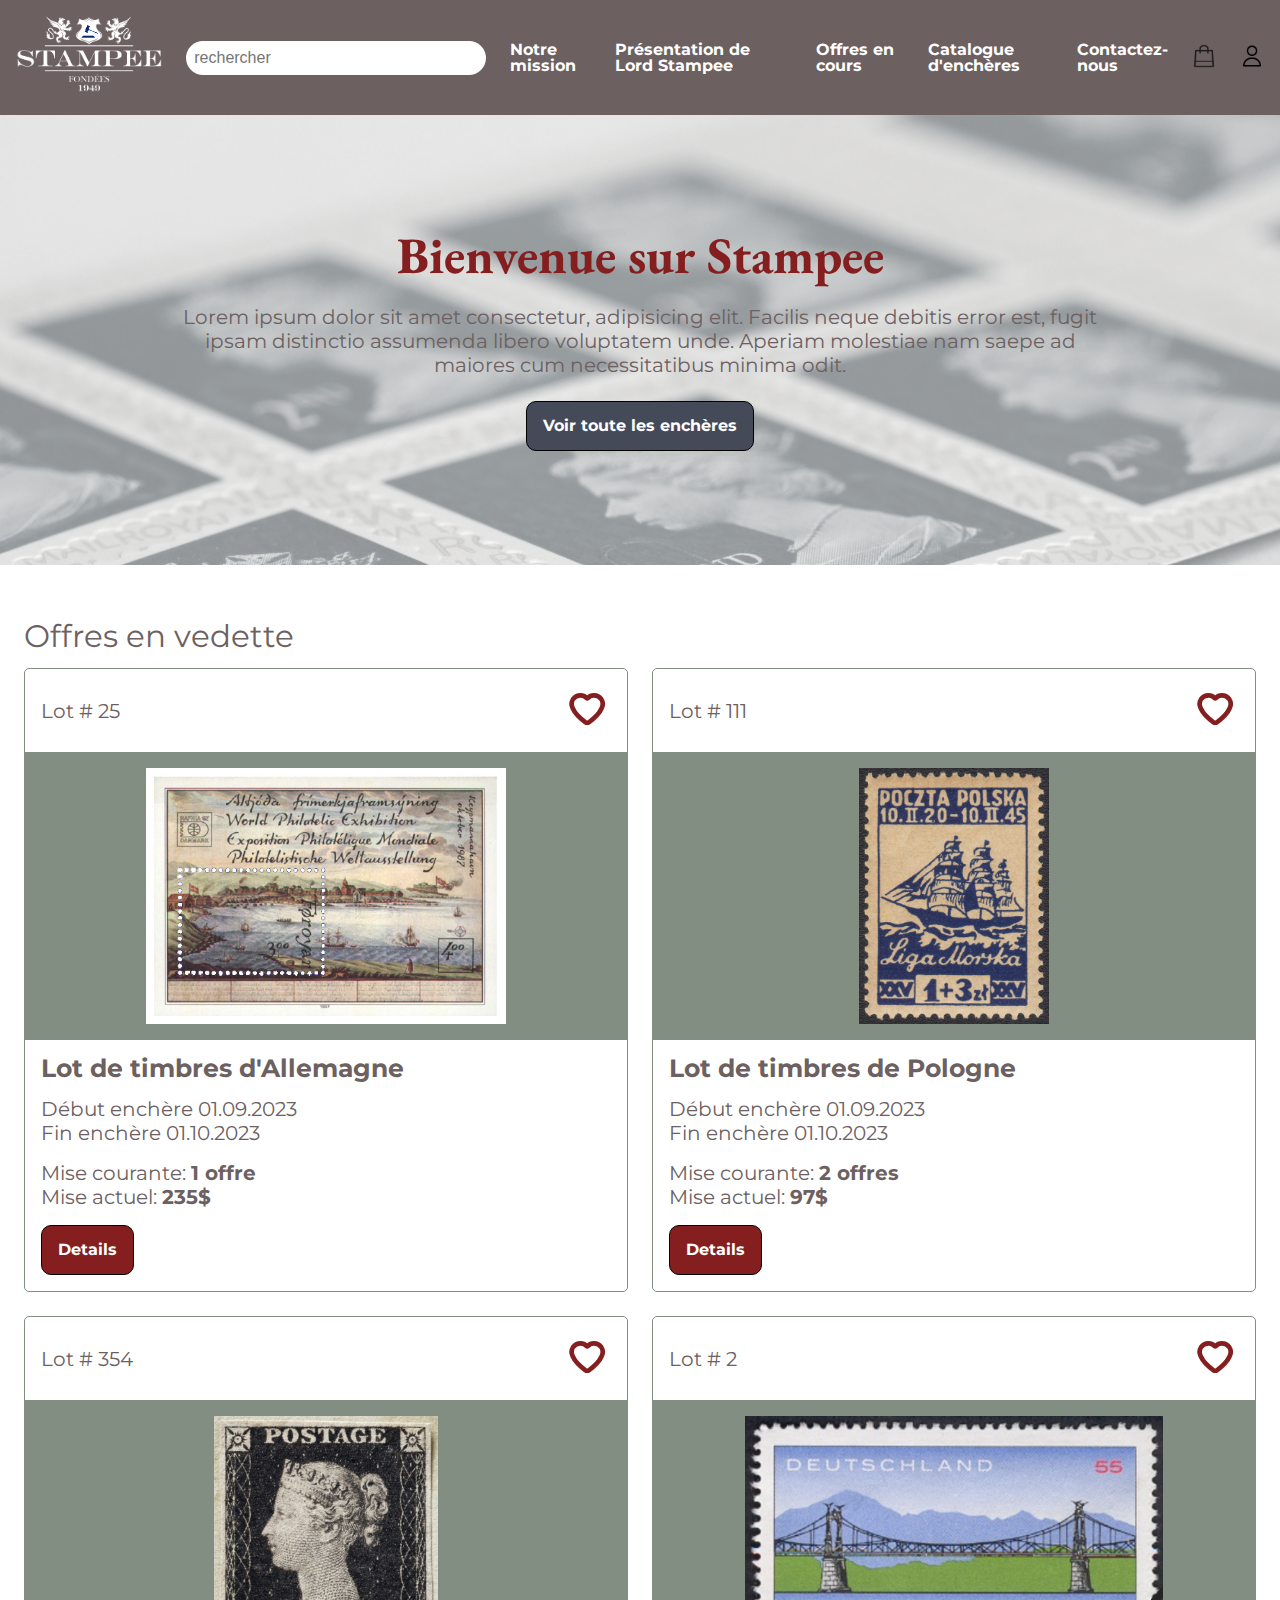
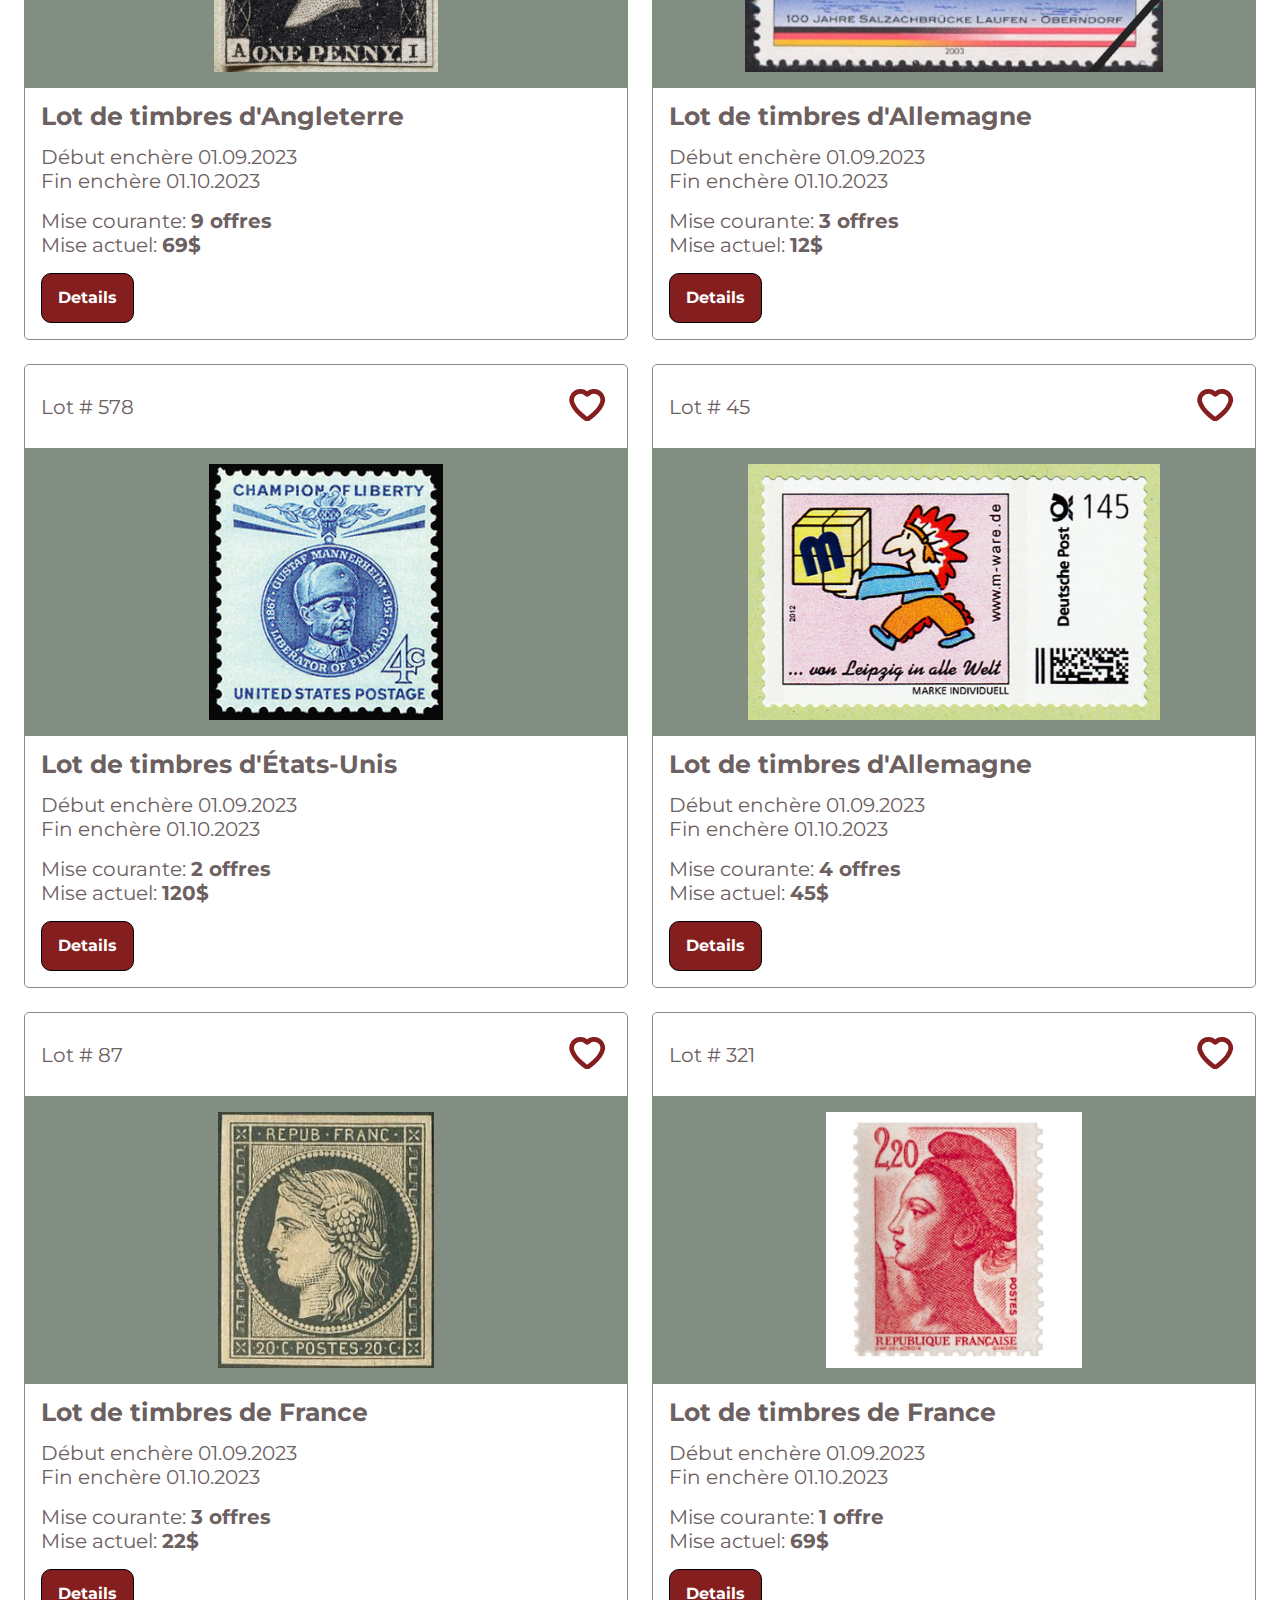
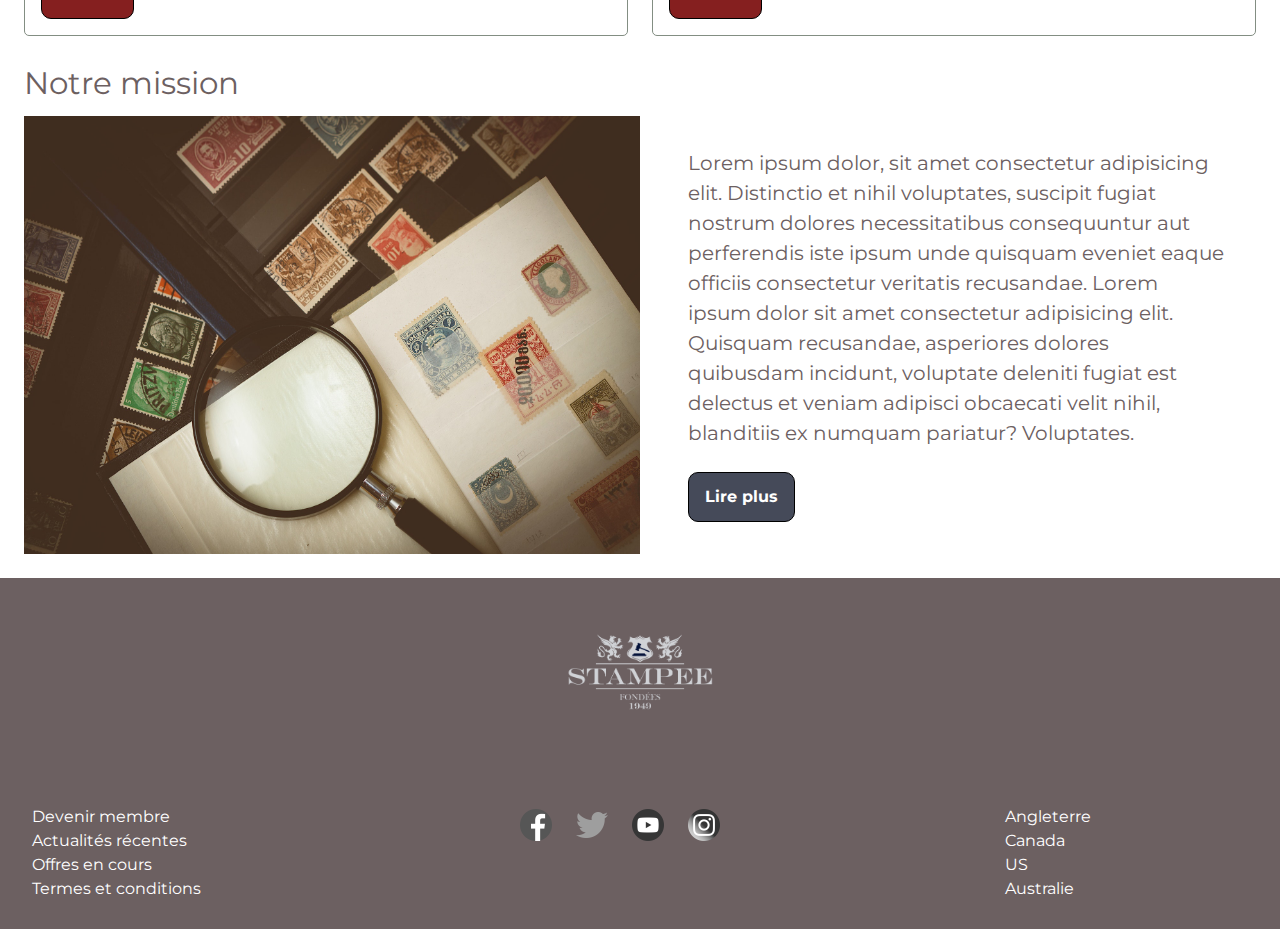
==== commit 8c2bbcff: "modification timbre" ====
--- a/index.html
+++ b/index.html
@@ -4,6 +4,9 @@
 <head>
     <meta charset="UTF-8">
     <meta name="viewport" content="width=device-width, initial-scale=1.0">
+    <meta name="description" content="l'enchére des timbres">
+    <meta name="keywords" content="timbres">
+    <meta name="author" content="Rostyslav Luchyshyn">
     <link rel="stylesheet" href="./assets/css/styles.css">
     <title>Stempee|Enchères</title>
 </head>
@@ -14,7 +17,7 @@
             <a href="index.html"><img src="./assets/img/logo/logo-1-alt.png" alt="logo" class="logo"></a>
         </header>
         <div class="champ_recherche">
-            <label for="rechercher"></label>
+            <label for="rechercher" hidden>Recherche</label>
             <input type="search" placeholder="rechercher" name="rechercher" id="rechercher">
         </div>
         <div class="liens_page">
@@ -30,7 +33,7 @@
         </div>
     </nav>
     <header class="entete-hero">
-        <img src="./assets/img/pexels-brett-jordan-4442561.jpg" alt="image-entete">
+        <img src="./assets/img/pexels-brett-jordan-4442561.jpg" alt="image-entete" loading="lazy">
         <div>
             <h1>Bienvenue sur Stampee</h1>
             <p>Lorem ipsum dolor sit amet consectetur, adipisicing elit. Facilis neque debitis error est, fugit ipsam
@@ -55,13 +58,13 @@
                         </a>
                     </div>
                     <picture>
-                        <img src="assets/img/timbres/timbre5.jpg" alt="timbre">
+                        <img src="assets/img/timbres/timbre5.jpg" alt="timbre" loading="lazy">
                     </picture>
                     <div class="carte-text">
                         <h3>Lot de timbres d'Allemagne</h3>
                         <div>
-                            <p>Date début enchère 01.09.2023</p>
-                            <p>Date fin enchère 01.10.2023</p>
+                            <p>Début enchère 01.09.2023</p>
+                            <p>Fin enchère 01.10.2023</p>
                         </div>
                         <div>
                             <p>Mise courante: <strong>1 offre</strong></p>
@@ -82,13 +85,13 @@
                         </a>
                     </div>
                     <picture>
-                        <img src="assets/img/timbres/timbre10.jpeg" alt="timbre">
+                        <img src="assets/img/timbres/timbre10.jpeg" alt="timbre" loading="lazy">
                     </picture>
                     <div class="carte-text">
                         <h3>Lot de timbres de Pologne</h3>
                         <div>
-                            <p>Date début enchère 01.09.2023</p>
-                            <p>Date fin enchère 01.10.2023</p>
+                            <p>Début enchère 01.09.2023</p>
+                            <p>Fin enchère 01.10.2023</p>
                         </div>
                         <div>
                             <p>Mise courante: <strong>2 offres</strong></p>
@@ -109,13 +112,13 @@
                         </a>
                     </div>
                     <picture>
-                        <img src="assets/img/timbres/timbre3.jpg" alt="timbre">
+                        <img src="assets/img/timbres/timbre3.jpg" alt="timbre" loading="lazy">
                     </picture>
                     <div class="carte-text">
                         <h3>Lot de timbres d'Angleterre</h3>
                         <div>
-                            <p>Date début enchère 01.09.2023</p>
-                            <p>Date fin enchère 01.10.2023</p>
+                            <p>Début enchère 01.09.2023</p>
+                            <p>Fin enchère 01.10.2023</p>
                         </div>
                         <div>
                             <p>Mise courante: <strong>9 offres</strong></p>
@@ -136,13 +139,13 @@
                         </a>
                     </div>
                     <picture>
-                        <img src="assets/img/timbres/timbre8.jpg" alt="timbre">
+                        <img src="assets/img/timbres/timbre8.jpg" alt="timbre" loading="lazy">
                     </picture>
                     <div class="carte-text">
                         <h3>Lot de timbres d'Allemagne</h3>
                         <div>
-                            <p>Date début enchère 01.09.2023</p>
-                            <p>Date fin enchère 01.10.2023</p>
+                            <p>Début enchère 01.09.2023</p>
+                            <p>Fin enchère 01.10.2023</p>
                         </div>
                         <div>
                             <p>Mise courante: <strong>3 offres</strong></p>
@@ -163,13 +166,13 @@
                         </a>
                     </div>
                     <picture>
-                        <img src="assets/img/timbres/timbre4.jpg" alt="timbre">
+                        <img src="assets/img/timbres/timbre4.jpg" alt="timbre" loading="lazy">
                     </picture>
                     <div class="carte-text">
                         <h3>Lot de timbres d'États-Unis</h3>
                         <div>
-                            <p>Date début enchère 01.09.2023</p>
-                            <p>Date fin enchère 01.10.2023</p>
+                            <p>Début enchère 01.09.2023</p>
+                            <p>Fin enchère 01.10.2023</p>
                         </div>
                         <div>
                             <p>Mise courante: <strong>2 offres</strong></p>
@@ -190,13 +193,13 @@
                         </a>
                     </div>
                     <picture>
-                        <img src="assets/img/timbres/timbre7.jpg" alt="timbre">
+                        <img src="assets/img/timbres/timbre7.jpg" alt="timbre" loading="lazy">
                     </picture>
                     <div class="carte-text">
                         <h3>Lot de timbres d'Allemagne</h3>
                         <div>
-                            <p>Date début enchère 01.09.2023</p>
-                            <p>Date fin enchère 01.10.2023</p>
+                            <p>Début enchère 01.09.2023</p>
+                            <p>Fin enchère 01.10.2023</p>
                         </div>
                         <div>
                             <p>Mise courante: <strong>4 offres</strong></p>
@@ -217,13 +220,13 @@
                         </a>
                     </div>
                     <picture>
-                        <img src="assets/img/timbres/timbre2.jpg" alt="timbre">
+                        <img src="assets/img/timbres/timbre2.jpg" alt="timbre" loading="lazy">
                     </picture>
                     <div class="carte-text">
                         <h3>Lot de timbres de France</h3>
                         <div>
-                            <p>Date début enchère 01.09.2023</p>
-                            <p>Date fin enchère 01.10.2023</p>
+                            <p>Début enchère 01.09.2023</p>
+                            <p>Fin enchère 01.10.2023</p>
                         </div>
                         <div>
                             <p>Mise courante: <strong>3 offres</strong></p>
@@ -244,13 +247,13 @@
                         </a>
                     </div>
                     <picture>
-                        <img src="assets/img/timbres/timbre12.jpg" alt="timbre">
+                        <img src="assets/img/timbres/timbre12.jpg" alt="timbre" loading="lazy">
                     </picture>
                     <div class="carte-text">
                         <h3>Lot de timbres de France</h3>
                         <div>
-                            <p>Date début enchère 01.09.2023</p>
-                            <p>Date fin enchère 01.10.2023</p>
+                            <p>Début enchère 01.09.2023</p>
+                            <p>Fin enchère 01.10.2023</p>
                         </div>
                         <div>
                             <p>Mise courante: <strong>1 offre</strong></p>
@@ -268,7 +271,7 @@
                 <h2>Notre mission</h2>
             </header>
             <div class="mission">
-                <img src="assets/img/pexels-pixabay-248993.jpg" alt="image_mission">
+                <img src="assets/img/pexels-pixabay-248993.jpg" alt="image_mission" loading="lazy">
                 <article>
                     <p>Lorem ipsum dolor, sit amet consectetur adipisicing elit. Distinctio et nihil voluptates,
                         suscipit fugiat nostrum dolores necessitatibus consequuntur aut perferendis iste ipsum unde
--- a/assets/css/styles.css
+++ b/assets/css/styles.css
@@ -11,4 +11,5 @@
 @import url(components/mission.css);
 @import url(components/footer.css);
 @import url(components/catalogue.css);
-@import url(components/carte.css);+@import url(components/carte.css);
+@import url(components/timbre.css);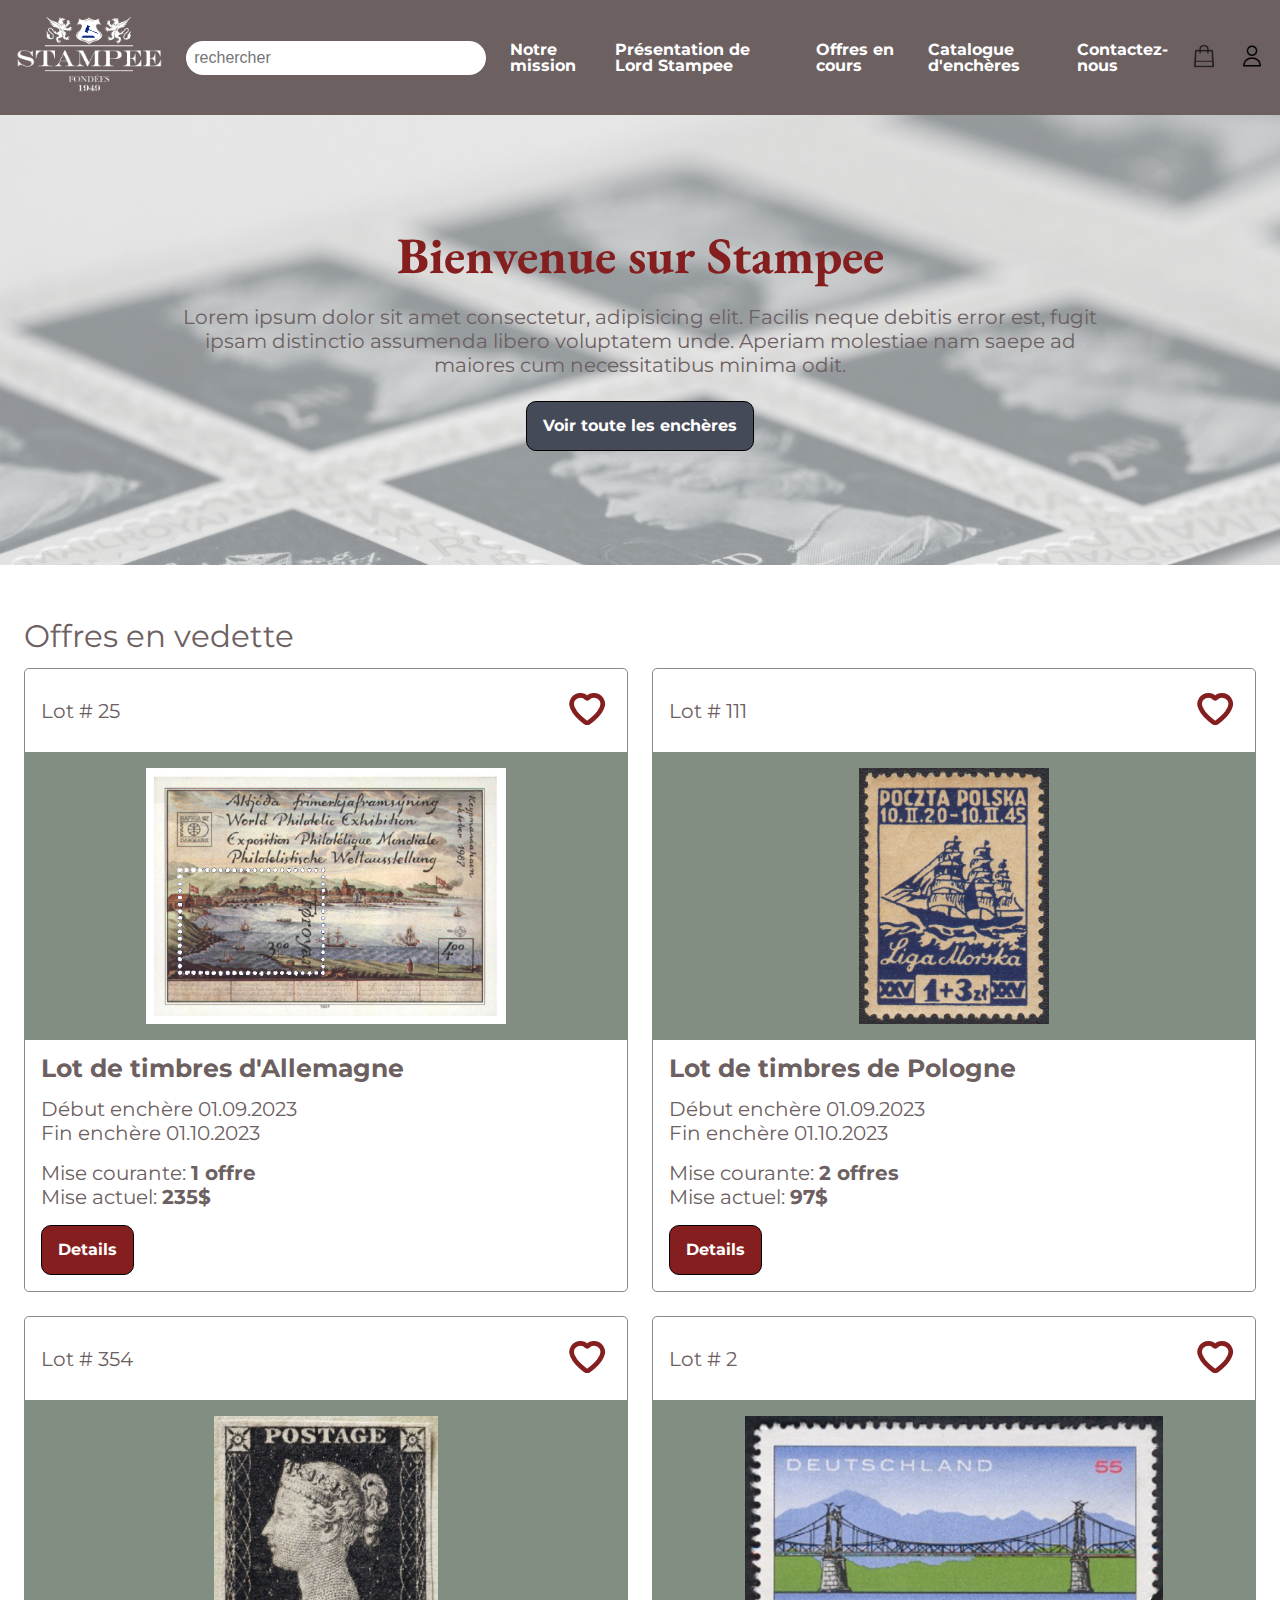
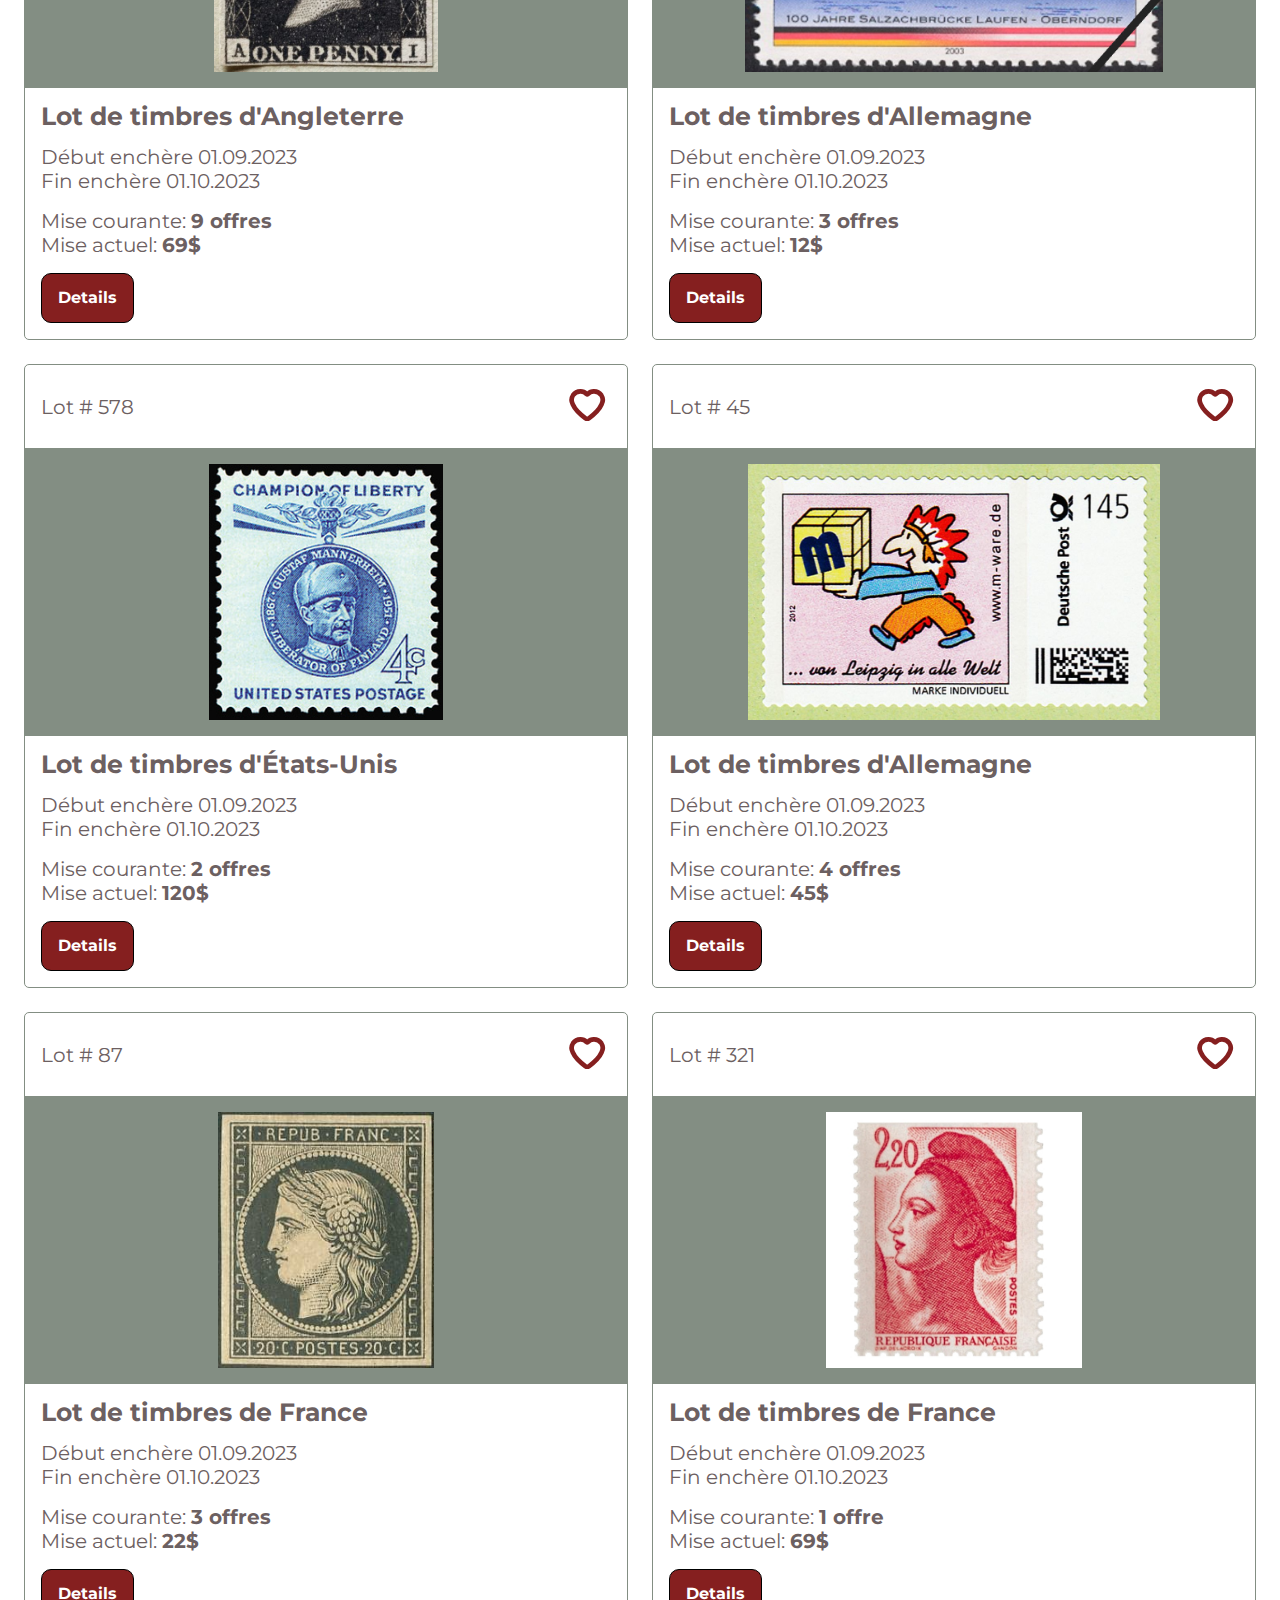
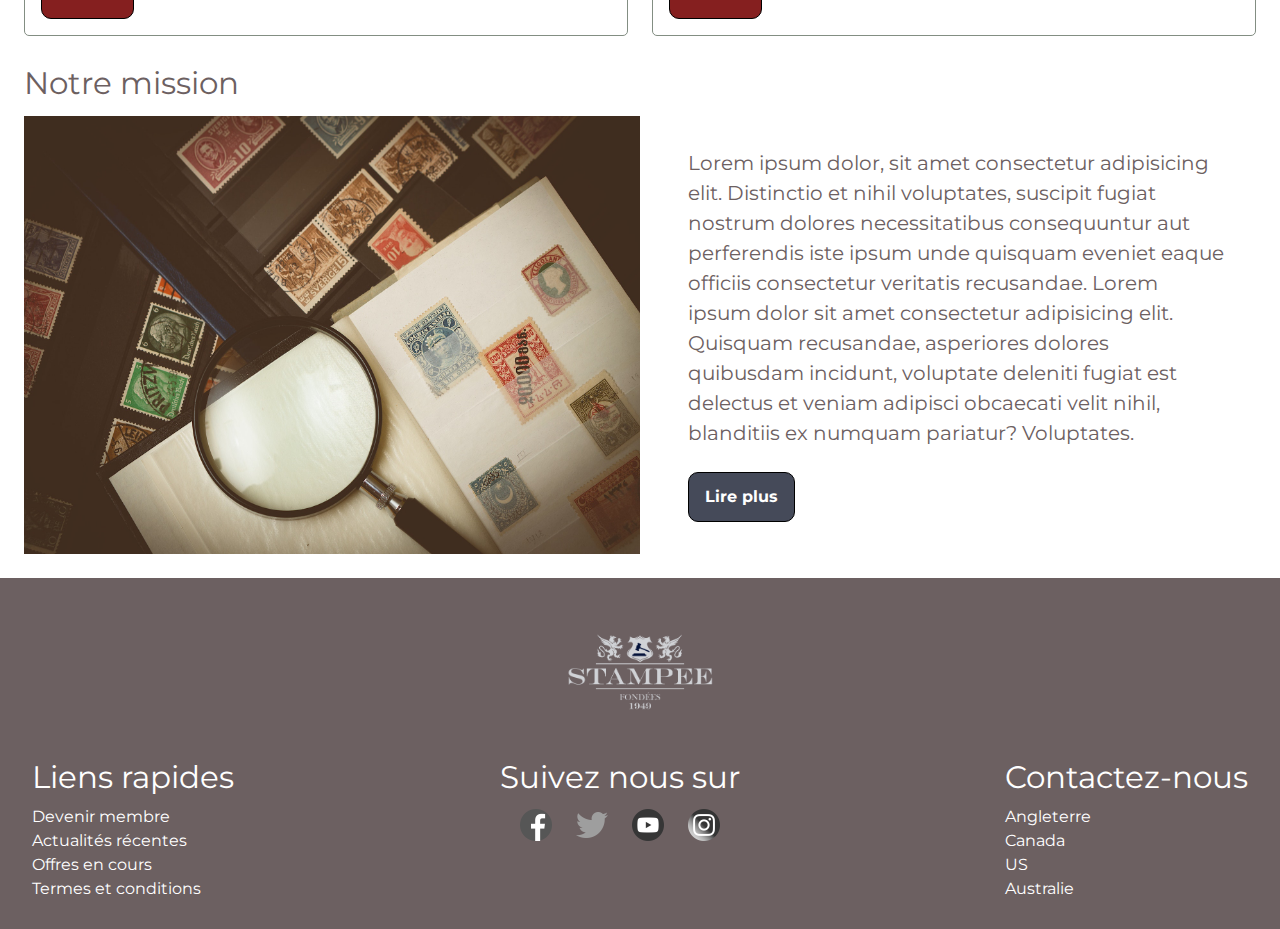
==== commit f37d65ed: "correction pages" ====
--- a/index.html
+++ b/index.html
@@ -4,8 +4,8 @@
 <head>
     <meta charset="UTF-8">
     <meta name="viewport" content="width=device-width, initial-scale=1.0">
-    <meta name="description" content="l'enchére des timbres">
-    <meta name="keywords" content="timbres">
+    <meta name="description" content="des timbres du monde entier, inscrivez-vous dès maintenant pour consulter le catalogue complet et miser">
+    <meta name="keywords" content="timbres, enchère">
     <meta name="author" content="Rostyslav Luchyshyn">
     <link rel="stylesheet" href="./assets/css/styles.css">
     <title>Stempee|Enchères</title>
@@ -290,7 +290,7 @@
         </div>
         <section>
             <article class="liens-rapide">
-                <h2>Liens rapides</h2>
+                <h2 class="footer-categorie-titre">Liens rapides</h2>
                 <div class="block">
                     <a href="#">Devenir membre</a>
                     <a href="#">Actualités récentes</a>
@@ -299,7 +299,7 @@
                 </div>
             </article>
             <article class="social">
-                <h2>Suivez nous sur</h2>
+                <h2 class="footer-categorie-titre">Suivez nous sur</h2>
                 <div class="block">
                     <a href="#"><img src="./assets/img/logo/social/facebook_logo.png" alt="icon-facebook"></a>
                     <a href="#"><img src="./assets/img/logo/social/twitter_icon.png" alt="icon-twitter"></a>
@@ -308,7 +308,7 @@
                 </div>
             </article>
             <article class="contact">
-                <h2>Contactez-nous</h2>
+                <h2 class="footer-categorie-titre">Contactez-nous</h2>
                 <div class="block">
                     <a href="#">Angleterre</a>
                     <a href="#">Canada</a>
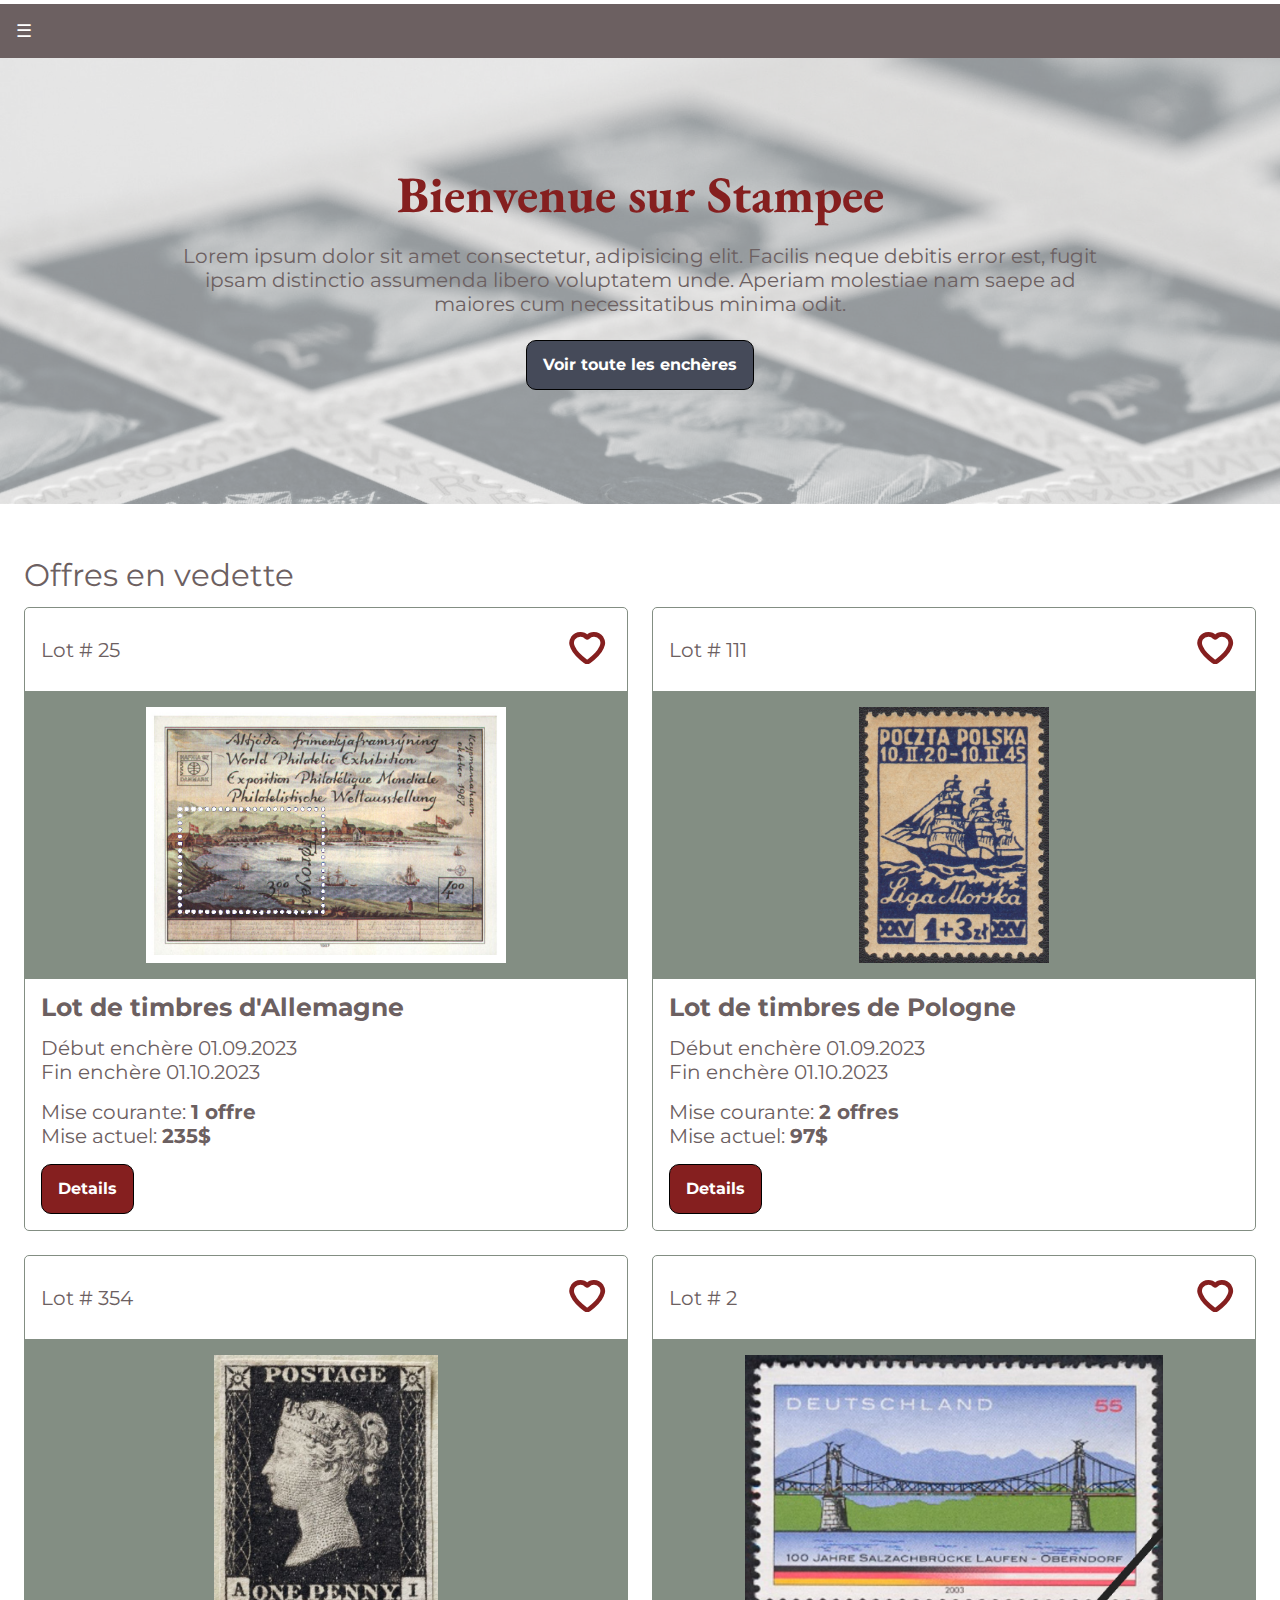
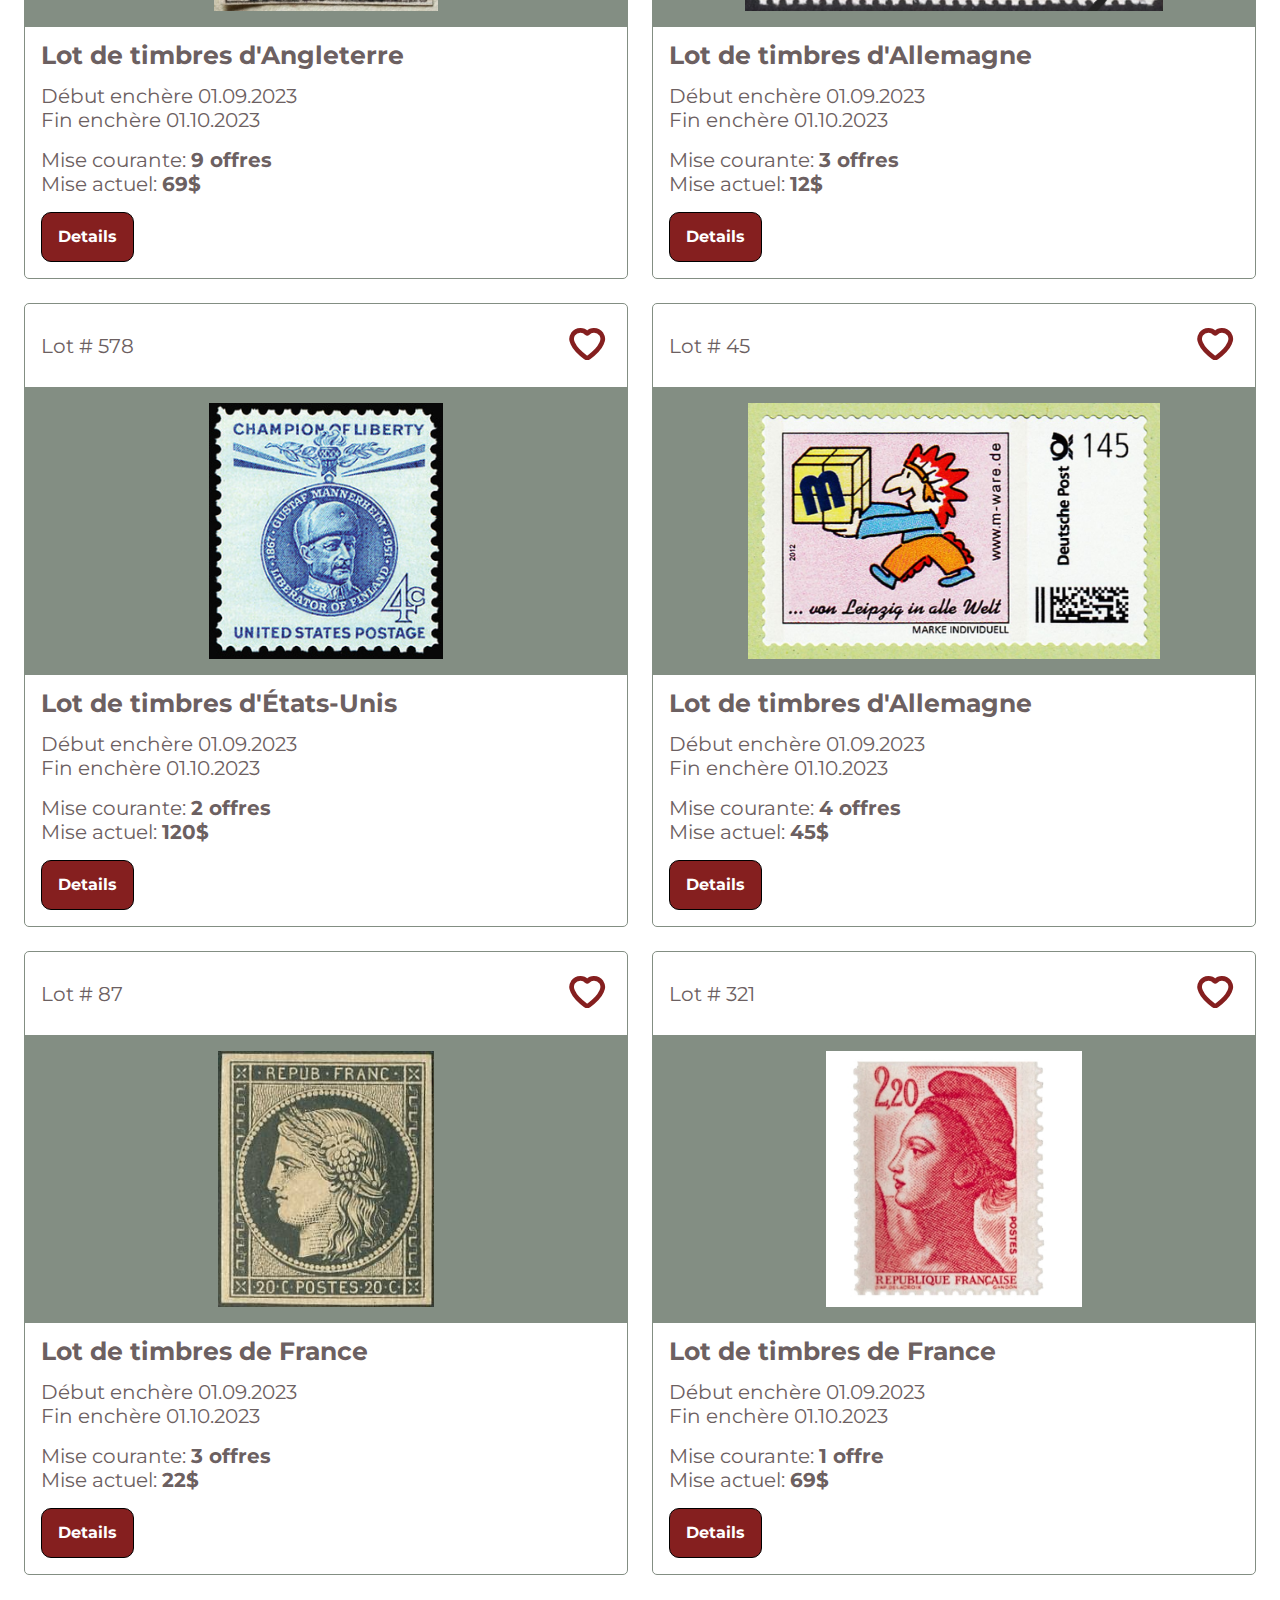
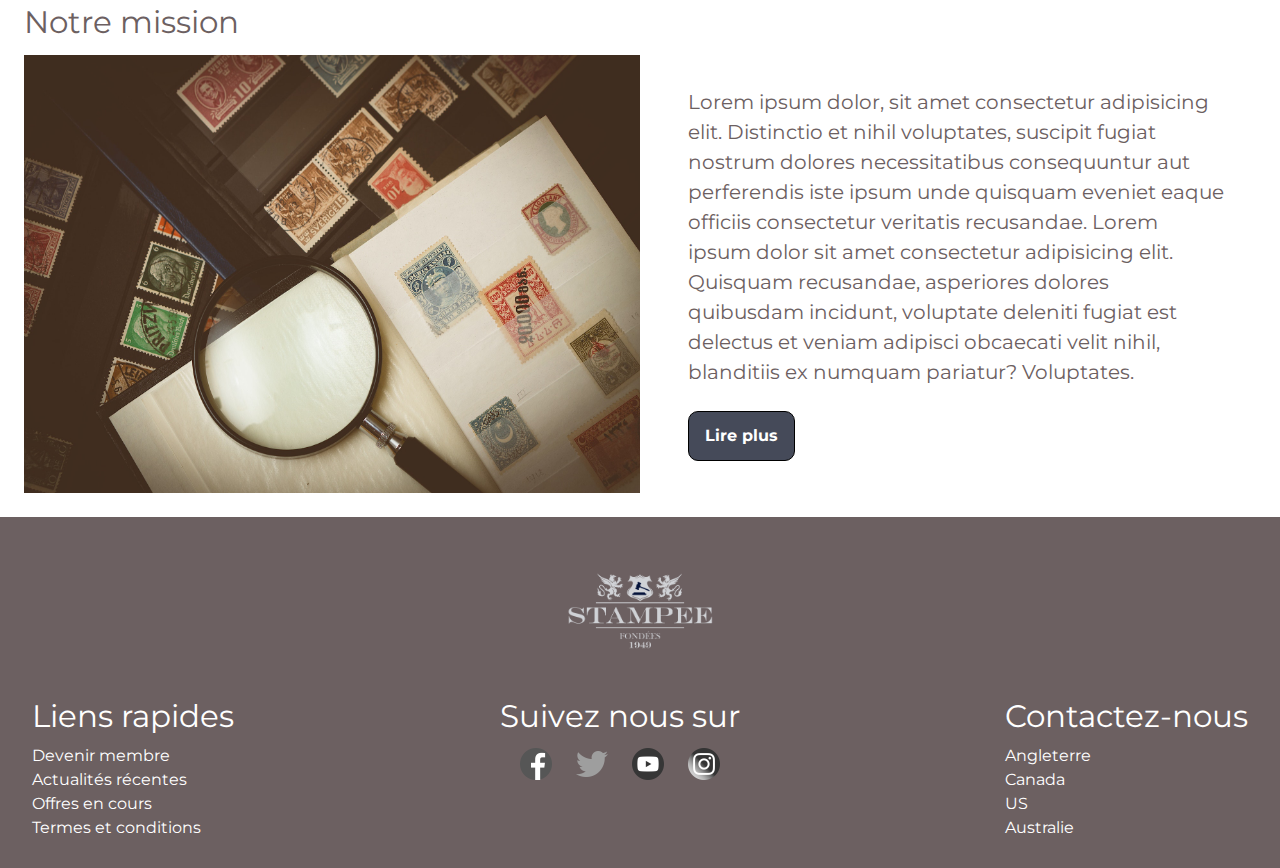
==== commit 85e8855a: "page-accueil" ====
--- a/index.html
+++ b/index.html
@@ -12,6 +12,7 @@
 </head>
 
 <body>
+    <input type="checkbox" class="declencheur menu">
     <nav id="navigation-principale">
         <header>
             <a href="index.html"><img src="./assets/img/logo/logo-1-alt.png" alt="logo" class="logo"></a>
--- a/assets/css/styles.css
+++ b/assets/css/styles.css
@@ -12,4 +12,5 @@
 @import url(components/footer.css);
 @import url(components/catalogue.css);
 @import url(components/carte.css);
-@import url(components/timbre.css);+@import url(components/timbre.css);
+@import url(components/declancheur.css);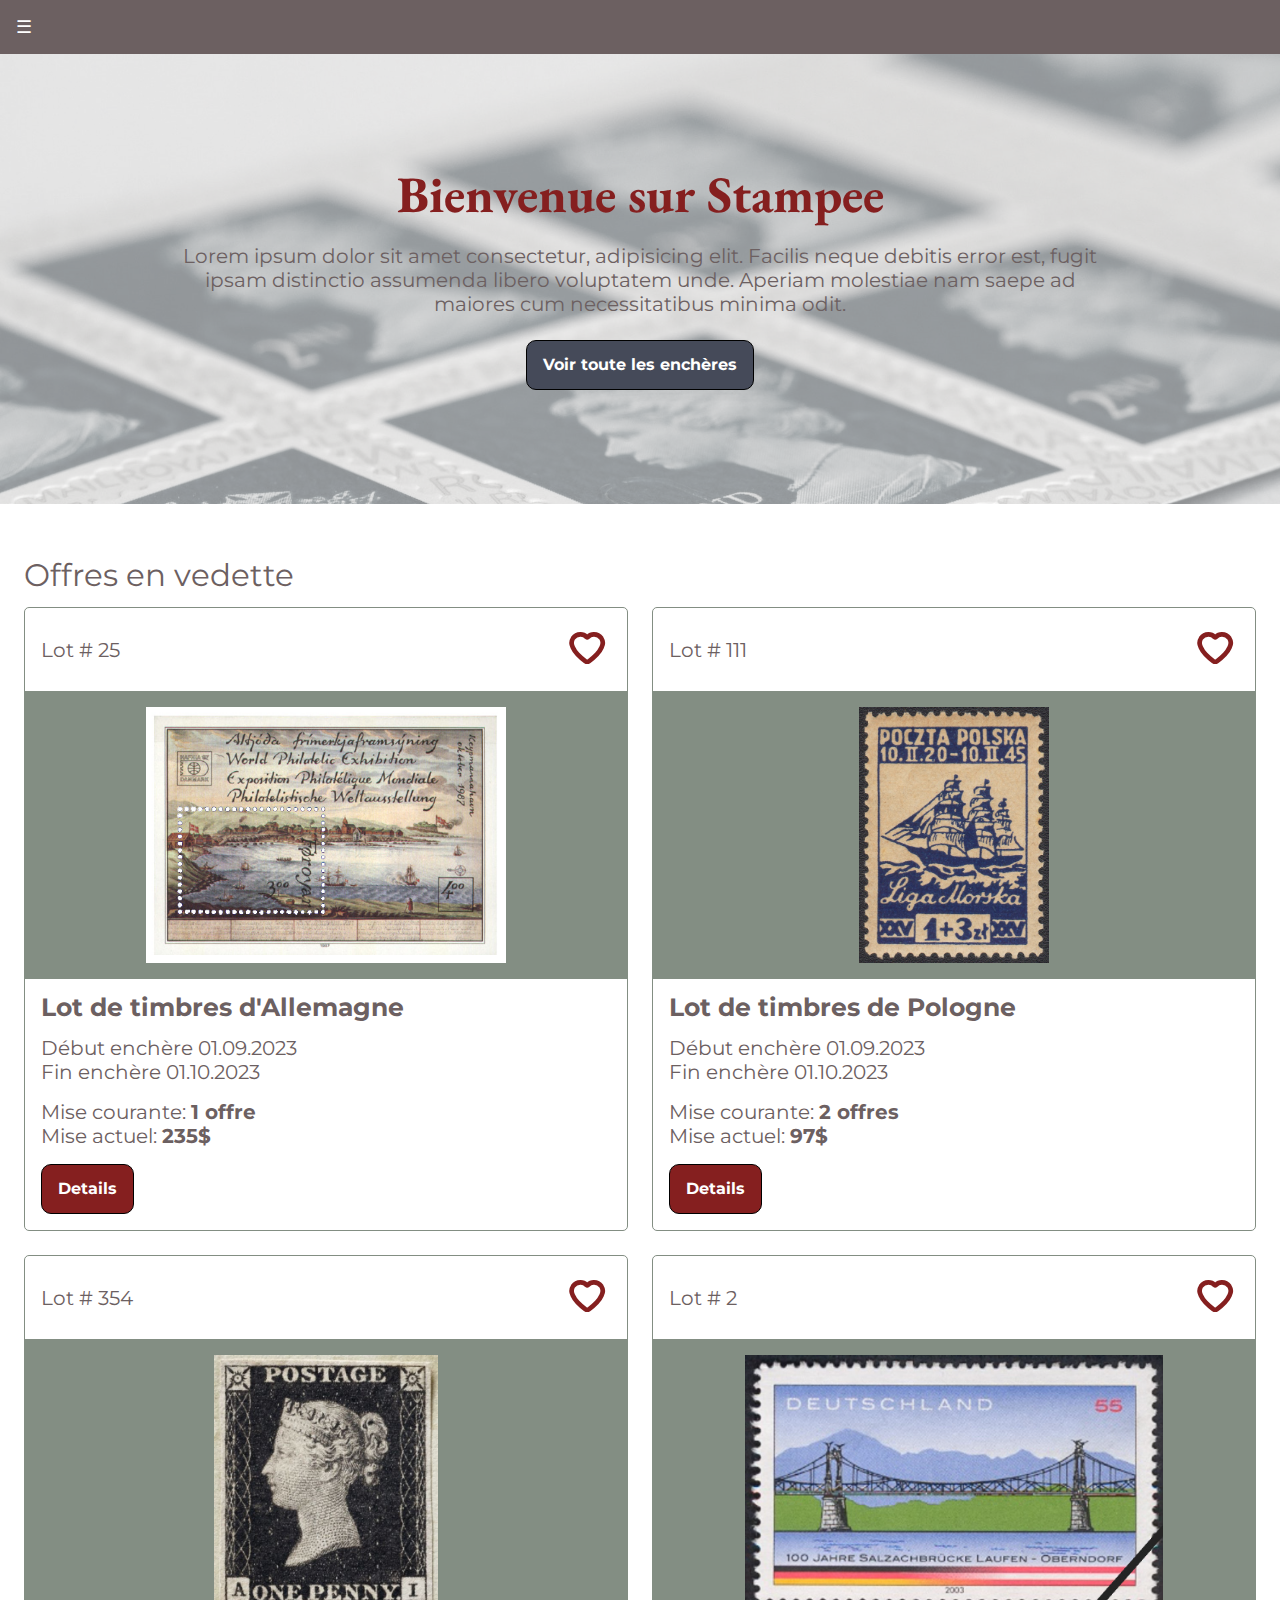
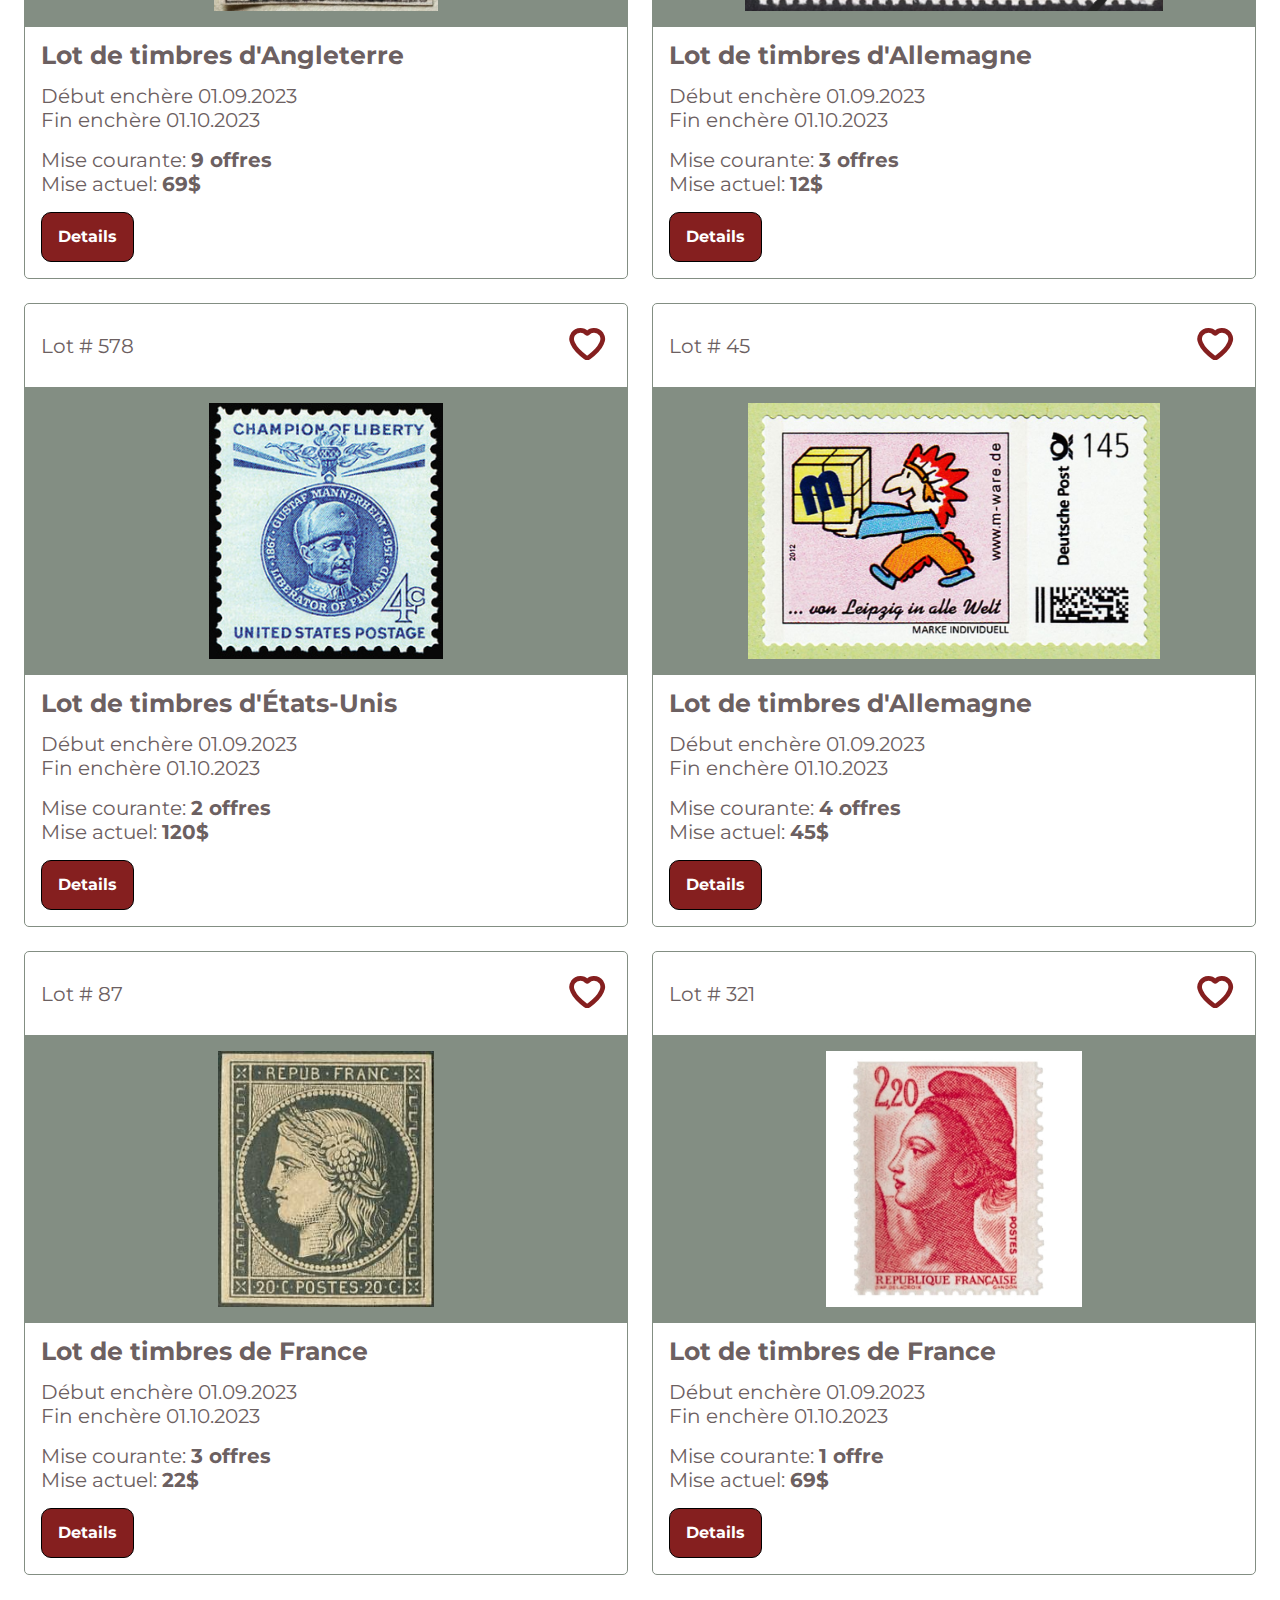
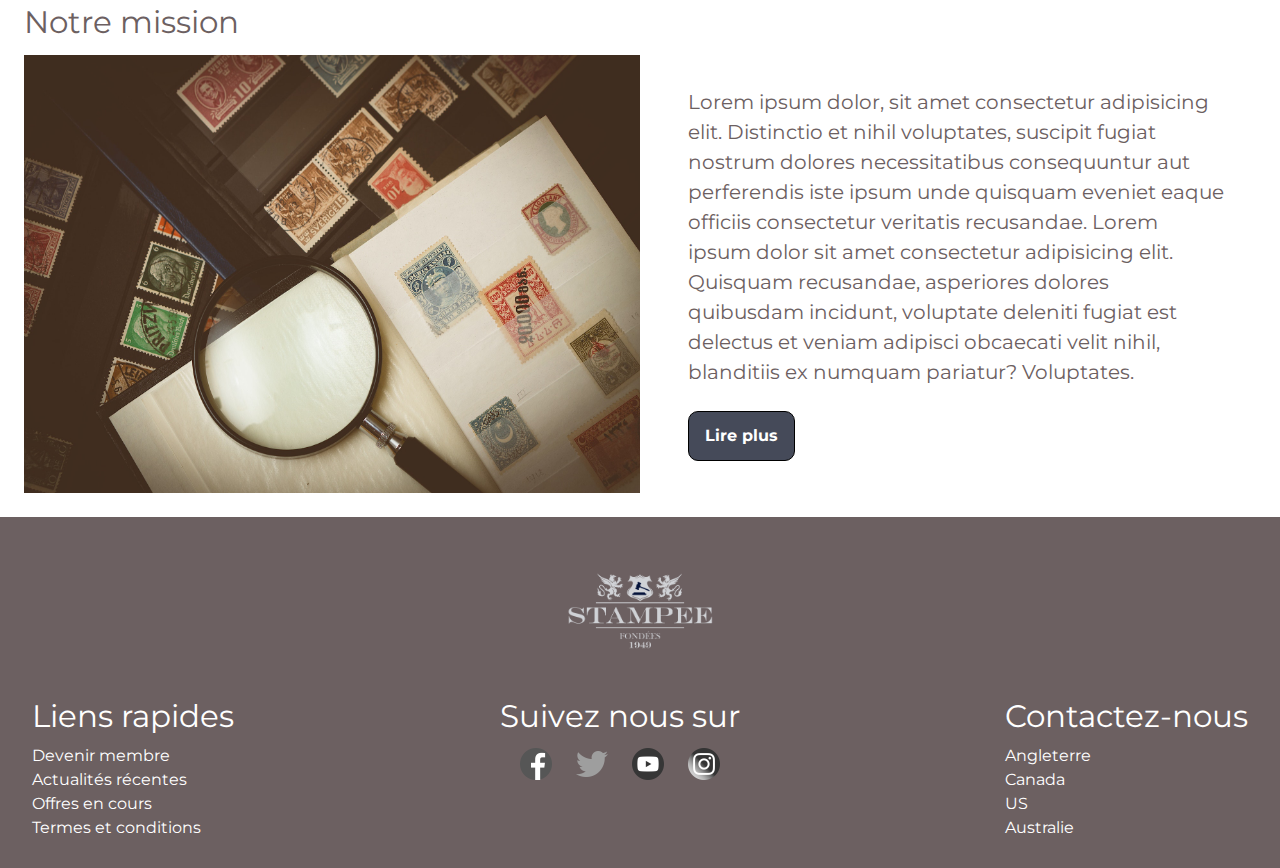
==== commit 6eb7216c: "ajustement de style" ====
--- a/index.html
+++ b/index.html
@@ -33,7 +33,7 @@
             <a href="#"><img src="./assets/img/logo/user.png" alt="utilisateur"></a>
         </div>
     </nav>
-    <header class="entete-hero">
+    <header class="entete-hero fadeIn">
         <img src="./assets/img/pexels-brett-jordan-4442561.jpg" alt="image-entete" loading="lazy">
         <div>
             <h1>Bienvenue sur Stampee</h1>
